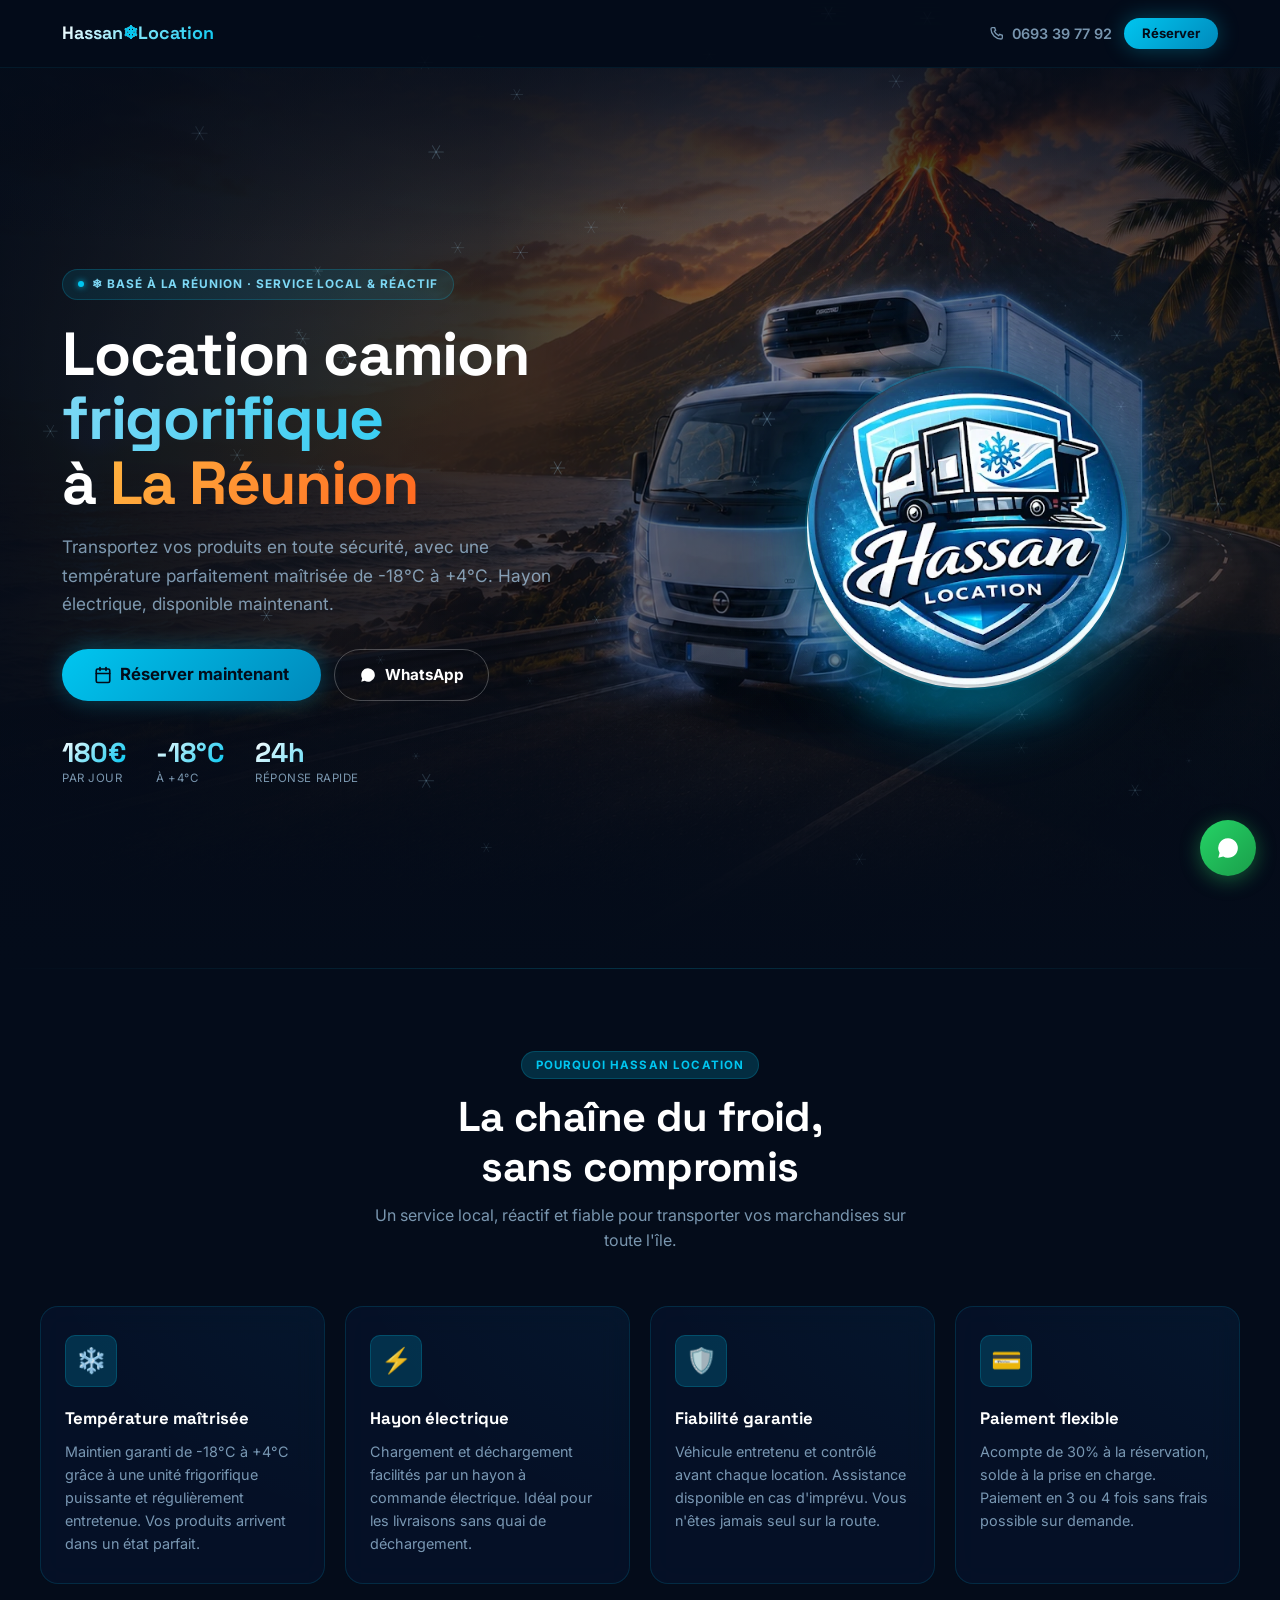
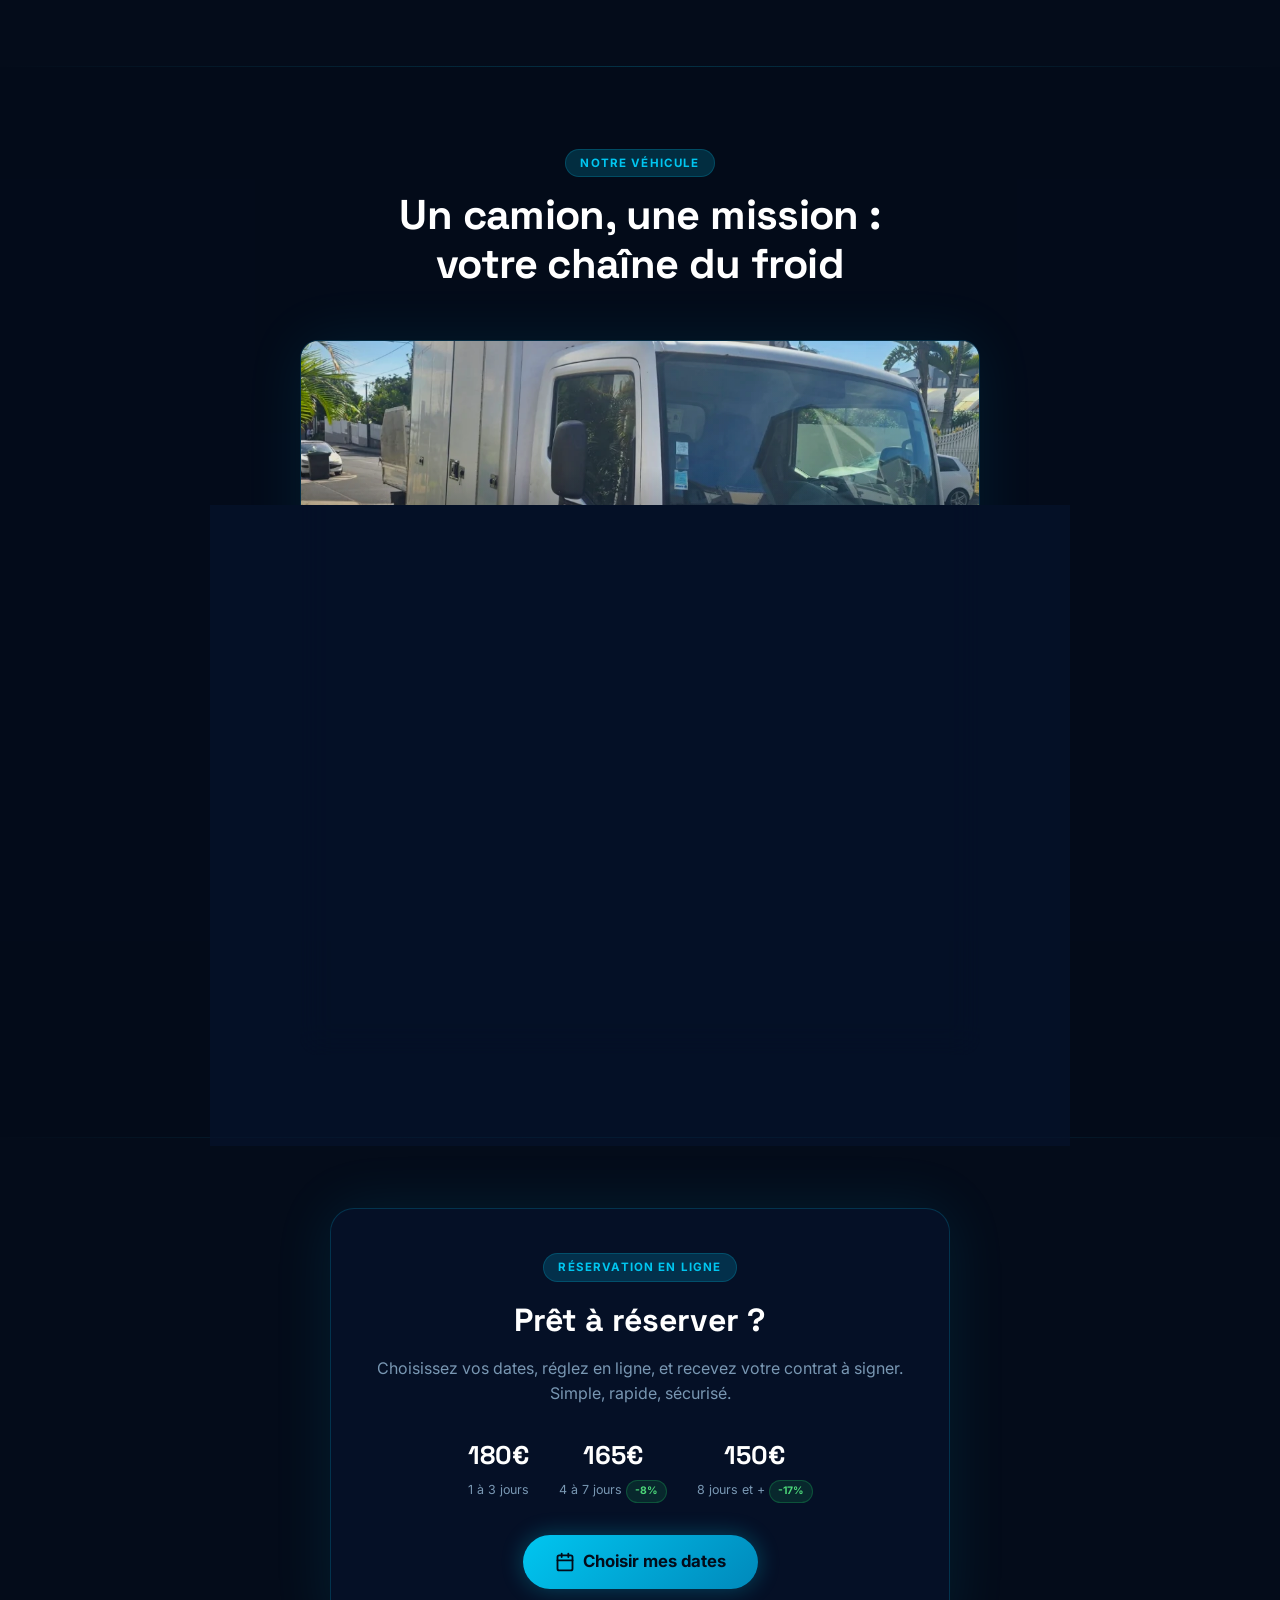
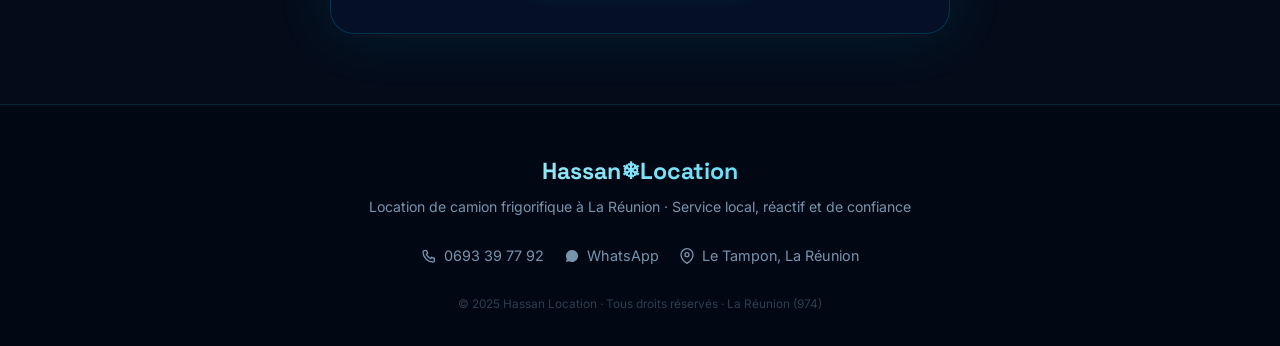
==== hassan-location/index.html @ 2ddbd380 "Premier déploiement Hassan Location" ====
<!DOCTYPE html>
<html lang="fr">
<head>
<meta charset="UTF-8">
<meta name="viewport" content="width=device-width, initial-scale=1.0">
<meta name="description" content="Hassan Location – Location camion frigorifique à La Réunion. 180€/jour. Hayon électrique. Température maîtrisée. Réservation en ligne.">
<title>Hassan Location · Camion Frigorifique – La Réunion</title>
<link rel="preconnect" href="https://fonts.googleapis.com">
<link rel="preconnect" href="https://fonts.gstatic.com" crossorigin>
<link href="https://fonts.googleapis.com/css2?family=Space+Grotesk:wght@500;700;900&family=Inter:wght@400;500;600;700&display=swap" rel="stylesheet">
<link rel="stylesheet" href="css/main.css">
<style>
/*
  OVERRIDES index.html
  1. Logo : background-image crop précis — supprime le blanc du screenshot téléphone
  2. Fond héro : nouvelle image fournie (Hassan_Location_Back_Template_Cover)

  Analyse pixel logo (470x1020px):
    Badge bleu : x=34-433 (w=399px, cx=233), y=344-715 (cy=529)
    Container 320px -> scale=320/399=0.802 -> bg-size:377px 818px -> bg-pos:-27px -264px
*/

/* — Logo : crop centré sur le badge bleu, zero blanc — */
.hero__logo-circle {
  background-image:    url('assets/images/logo.webp');
  background-size:     377px 818px;
  background-position: -27px -264px;
  background-repeat:   no-repeat;
}
.hero__logo-img { display: none; }

@media (max-width: 900px) {
  .hero__logo-circle {
    background-size:     271px 588px;
    background-position: -19px -190px;
  }
}
@media (max-width: 640px) {
  .hero__logo-circle {
    background-size:     218px 473px;
    background-position: -15px -153px;
  }
}

/* — Fond héro : nouvelle image premium — */
.hero__bg-photo {
  background-image:    url('assets/images/hero.webp');
  background-position: center 22%;
}
</style>
</head>
<body>

<!-- Particules neige -->
<canvas id="cv"></canvas>

<!-- ══════ HEADER ══════ -->
<header class="hdr" id="hdr">
  <div class="hdr__inner">
    <div class="hdr__brand">Hassan<span>❄</span>Location</div>
    <div class="hdr__actions">
      <a href="tel:0693397792" class="hdr__phone">
        <svg width="16" height="16" viewBox="0 0 24 24" fill="none" stroke="currentColor" stroke-width="2" stroke-linecap="round"><path d="M5 4h3.5l1.5 4-2 1.5a12 12 0 0 0 6.5 6.5l1.5-2 4 1.5V19a2 2 0 0 1-2 2C10 21 3 14 3 6a2 2 0 0 1 2-2z"/></svg>
        0693 39 77 92
      </a>
      <button class="btn btn-cold btn-sm" data-open-booking>Réserver</button>
    </div>
  </div>
</header>

<!-- ══════ HERO ══════ -->
<section class="hero" id="accueil">

  <!-- Fond photo premium (remplace le SVG dessiné) -->
  <div class="hero__bg">
    <div class="hero__bg-photo"></div>
    <div class="hero__bg-overlay"></div>
    <div class="hero__bg-cold"></div>
    <div class="hero__bg-vignette"></div>
    <div class="hero__bg-top"></div>
    <div class="hero__bg-bottom"></div>
  </div>

  <div class="hero__inner">

    <!-- Contenu texte (identique à l'original) -->
    <div class="hero__content">
      <div class="hero__badge">❄ Basé à La Réunion · Service local &amp; réactif</div>
      <h1 class="hero__title">
        Location camion<br>
        <em>frigorifique</em>
        à <span class="hot">La Réunion</span>
      </h1>
      <p class="hero__sub">
        Transportez vos produits en toute sécurité, avec une température
        parfaitement maîtrisée de -18°C à +4°C. Hayon électrique, disponible maintenant.
      </p>
      <div class="hero__ctas">
        <button class="btn btn-cold btn-lg" data-open-booking>
          <svg width="18" height="18" viewBox="0 0 24 24" fill="none" stroke="currentColor" stroke-width="2.2" stroke-linecap="round"><rect x="3" y="4" width="18" height="18" rx="2"/><line x1="16" y1="2" x2="16" y2="6"/><line x1="8" y1="2" x2="8" y2="6"/><line x1="3" y1="10" x2="21" y2="10"/></svg>
          Réserver maintenant
        </button>
        <a href="https://wa.me/262693397792" class="btn btn-ghost" target="_blank" rel="noopener">
          <svg width="18" height="18" viewBox="0 0 24 24" fill="currentColor"><path d="M12 3a9 9 0 0 0-7.8 13.5L3 21l4.6-1.2A9 9 0 1 0 12 3zm3.96 12.42c-.22-.11-1.29-.64-1.49-.71-.2-.07-.35-.11-.5.11-.15.22-.57.71-.7.86-.13.14-.26.16-.48.05-.22-.11-.93-.34-1.77-1.09-.65-.58-1.09-1.3-1.22-1.52-.13-.22-.01-.34.1-.45.1-.1.22-.26.33-.39.11-.13.15-.22.22-.37.07-.15.04-.28-.02-.39-.06-.11-.5-1.2-.68-1.64-.18-.43-.36-.37-.5-.38h-.42c-.15 0-.39.06-.59.28s-.77.75-.77 1.83c0 1.08.79 2.12.9 2.27.11.15 1.55 2.37 3.76 3.32.52.23.93.36 1.25.46.52.17 1 .14 1.37.09.42-.06 1.29-.53 1.47-1.04.18-.51.18-.95.13-1.04-.05-.1-.2-.16-.42-.27z"/></svg>
          WhatsApp
        </a>
      </div>
      <div class="hero__kpis">
        <div class="hero__kpi"><strong>180€</strong><span>par jour</span></div>
        <div class="hero__kpi"><strong>-18°C</strong><span>à +4°C</span></div>
        <div class="hero__kpi"><strong>24h</strong><span>Réponse rapide</span></div>
      </div>
    </div>

    <!-- Logo (remplace le camion SVG animé) -->
    <div class="hero__visual">
      <div class="hero__logo-wrap">
        <div class="hero__logo-glow"></div>
        <div class="hero__logo-circle" role="img" aria-label="Hassan Location – Logo camion frigorifique La Réunion"></div>
        <div class="hero__logo-shadow"></div>
      </div>
    </div>

  </div>
</section>

<div class="divider"></div>

<!-- ══════ AVANTAGES ══════ -->
<section class="sec" id="avantages">
  <div class="sec__inner">
    <div class="sec__head reveal">
      <div class="sec__label">Pourquoi Hassan Location</div>
      <h2 class="sec__title">La chaîne du froid,<br>sans compromis</h2>
      <p class="sec__sub">Un service local, réactif et fiable pour transporter vos marchandises sur toute l'île.</p>
    </div>
    <div class="av-grid">
      <div class="av-card reveal d1">
        <div class="av-card__icon">❄️</div>
        <div class="av-card__name">Température maîtrisée</div>
        <p class="av-card__text">Maintien garanti de -18°C à +4°C grâce à une unité frigorifique puissante et régulièrement entretenue. Vos produits arrivent dans un état parfait.</p>
      </div>
      <div class="av-card reveal d2">
        <div class="av-card__icon">⚡</div>
        <div class="av-card__name">Hayon électrique</div>
        <p class="av-card__text">Chargement et déchargement facilités par un hayon à commande électrique. Idéal pour les livraisons sans quai de déchargement.</p>
      </div>
      <div class="av-card reveal d3">
        <div class="av-card__icon">🛡️</div>
        <div class="av-card__name">Fiabilité garantie</div>
        <p class="av-card__text">Véhicule entretenu et contrôlé avant chaque location. Assistance disponible en cas d'imprévu. Vous n'êtes jamais seul sur la route.</p>
      </div>
      <div class="av-card reveal d4">
        <div class="av-card__icon">💳</div>
        <div class="av-card__name">Paiement flexible</div>
        <p class="av-card__text">Acompte de 30% à la réservation, solde à la prise en charge. Paiement en 3 ou 4 fois sans frais possible sur demande.</p>
      </div>
    </div>
  </div>
</section>

<div class="divider"></div>

<!-- ══════ PRODUIT ══════ -->
<section class="sec sec--alt" id="produit">
  <div class="sec__inner">
    <div class="sec__head reveal">
      <div class="sec__label">Notre véhicule</div>
      <h2 class="sec__title">Un camion, une mission :<br>votre chaîne du froid</h2>
    </div>
    <div class="product-card reveal">
      <div class="product-card__img">
        <img src="assets/images/truck.webp" alt="Notre camion frigorifique Renault – Hassan Location La Réunion">
      </div>
      <div class="product-card__body">
        <div class="product-tag">Disponible à la réservation</div>
        <div class="product-name">Camion Frigorifique avec Hayon</div>
        <div class="product-specs">
          <div class="spec"><div class="spec__ic">❄️</div>Froid : -18°C à +4°C</div>
          <div class="spec"><div class="spec__ic">⚡</div>Hayon électrique</div>
          <div class="spec"><div class="spec__ic">📦</div>Grand volume de chargement</div>
          <div class="spec"><div class="spec__ic">🔧</div>Entretien régulier garanti</div>
          <div class="spec"><div class="spec__ic">🏝️</div>Livraison possible La Réunion</div>
          <div class="spec"><div class="spec__ic">👥</div>Professionnels &amp; particuliers</div>
        </div>
        <div class="product-price-row">
          <div class="price-big">180€</div>
          <div class="price-unit">/ jour</div>
          <div class="price-note">
            Tarif dégressif<br>
            4–7 j : 165€/j · 8j+ : 150€/j<br>
            Payable en 3/4× sans frais
          </div>
        </div>
        <button class="btn btn-cold btn-full" data-open-booking>
          <svg width="18" height="18" viewBox="0 0 24 24" fill="none" stroke="currentColor" stroke-width="2.2" stroke-linecap="round"><rect x="3" y="4" width="18" height="18" rx="2"/><line x1="16" y1="2" x2="16" y2="6"/><line x1="8" y1="2" x2="8" y2="6"/><line x1="3" y1="10" x2="21" y2="10"/></svg>
          Réserver ce véhicule
        </button>
      </div>
    </div>
  </div>
</section>

<div class="divider"></div>

<!-- ══════ CTA RÉSERVATION ══════ -->
<section class="cta-booking" id="reservation">
  <div class="cta-booking__card reveal">
    <div class="sec__label">Réservation en ligne</div>
    <h2 class="cta-booking__title">Prêt à réserver ?</h2>
    <p class="cta-booking__sub">Choisissez vos dates, réglez en ligne, et recevez votre contrat à signer. Simple, rapide, sécurisé.</p>
    <div class="cta-booking__prices">
      <div class="cta-price">
        <strong>180€</strong>
        <span>1 à 3 jours</span>
      </div>
      <div class="cta-price">
        <strong>165€</strong>
        <span>4 à 7 jours</span>
        <span class="badge-green">-8%</span>
      </div>
      <div class="cta-price">
        <strong>150€</strong>
        <span>8 jours et +</span>
        <span class="badge-green">-17%</span>
      </div>
    </div>
    <button class="btn btn-cold btn-lg" data-open-booking>
      <svg width="20" height="20" viewBox="0 0 24 24" fill="none" stroke="currentColor" stroke-width="2.2" stroke-linecap="round"><rect x="3" y="4" width="18" height="18" rx="2"/><line x1="16" y1="2" x2="16" y2="6"/><line x1="8" y1="2" x2="8" y2="6"/><line x1="3" y1="10" x2="21" y2="10"/></svg>
      Choisir mes dates
    </button>
  </div>
</section>

<!-- ══════ FOOTER ══════ -->
<footer class="footer">
  <div class="footer__logo">Hassan❄Location</div>
  <div class="footer__tag">Location de camion frigorifique à La Réunion · Service local, réactif et de confiance</div>
  <div class="footer__links">
    <a href="tel:0693397792" class="footer__link">
      <svg width="16" height="16" viewBox="0 0 24 24" fill="none" stroke="currentColor" stroke-width="2" stroke-linecap="round"><path d="M5 4h3.5l1.5 4-2 1.5a12 12 0 0 0 6.5 6.5l1.5-2 4 1.5V19a2 2 0 0 1-2 2C10 21 3 14 3 6a2 2 0 0 1 2-2z"/></svg>
      0693 39 77 92
    </a>
    <a href="https://wa.me/262693397792" class="footer__link" target="_blank" rel="noopener">
      <svg width="16" height="16" viewBox="0 0 24 24" fill="currentColor"><path d="M12 3a9 9 0 0 0-7.8 13.5L3 21l4.6-1.2A9 9 0 1 0 12 3z"/></svg>
      WhatsApp
    </a>
    <span class="footer__link">
      <svg width="16" height="16" viewBox="0 0 24 24" fill="none" stroke="currentColor" stroke-width="2" stroke-linecap="round"><path d="M21 10c0 7-9 13-9 13S3 17 3 10a9 9 0 0 1 18 0z"/><circle cx="12" cy="10" r="3"/></svg>
      Le Tampon, La Réunion
    </span>
  </div>
  <div class="footer__copy">© 2025 Hassan Location · Tous droits réservés · La Réunion (974)</div>
</footer>

<!-- Bouton WhatsApp flottant -->
<a href="https://wa.me/262693397792" class="wa-fab" target="_blank" rel="noopener" aria-label="WhatsApp">
  <svg width="26" height="26" viewBox="0 0 24 24" fill="white"><path d="M12 3a9 9 0 0 0-7.8 13.5L3 21l4.6-1.2A9 9 0 1 0 12 3zm3.96 12.42c-.22-.11-1.29-.64-1.49-.71-.2-.07-.35-.11-.5.11-.15.22-.57.71-.7.86-.13.14-.26.16-.48.05-.22-.11-.93-.34-1.77-1.09-.65-.58-1.09-1.3-1.22-1.52-.13-.22-.01-.34.1-.45.1-.1.22-.26.33-.39.11-.13.15-.22.22-.37.07-.15.04-.28-.02-.39-.06-.11-.5-1.2-.68-1.64-.18-.43-.36-.37-.5-.38h-.42c-.15 0-.39.06-.59.28s-.77.75-.77 1.83c0 1.08.79 2.12.9 2.27.11.15 1.55 2.37 3.76 3.32.52.23.93.36 1.25.46.52.17 1 .14 1.37.09.42-.06 1.29-.53 1.47-1.04.18-.51.18-.95.13-1.04-.05-.1-.2-.16-.42-.27z"/></svg>
</a>

<!-- ══════ MODAL RÉSERVATION ══════ -->
<div class="bk-overlay" id="bk-overlay" role="dialog" aria-modal="true" aria-label="Réservation">
  <div class="bk-modal">

    <button class="bk-close" id="bk-close" aria-label="Fermer">✕</button>

    <!-- Indicateur de progression -->
    <div class="bk-progress">
      <div class="bk-step-wrap active" id="bk-wrap-1">
        <div class="bk-dot active" id="bk-dot-1">1</div>
        <span class="bk-dot-label">Dates</span>
      </div>
      <div class="bk-step-line" id="bk-line-1"></div>
      <div class="bk-step-wrap" id="bk-wrap-2">
        <div class="bk-dot" id="bk-dot-2">2</div>
        <span class="bk-dot-label">Paiement</span>
      </div>
      <div class="bk-step-line" id="bk-line-2"></div>
      <div class="bk-step-wrap" id="bk-wrap-3">
        <div class="bk-dot" id="bk-dot-3">3</div>
        <span class="bk-dot-label">Confirmation</span>
      </div>
    </div>

    <!-- ── ÉTAPE 1 : CALENDRIER ── -->
    <div class="bk-panel active" id="bk-panel-1">
      <h2 class="bk-panel-title">Choisissez vos dates</h2>
      <p class="bk-panel-sub">Cliquez sur la date de début, puis la date de fin de votre location.</p>

      <div class="cal-wrap">
        <div class="cal-nav-row">
          <button class="cal-nav-btn" id="cal-prev" aria-label="Mois précédent">‹</button>
          <div class="cal-months-grid" id="cal-grid"></div>
          <button class="cal-nav-btn" id="cal-next" aria-label="Mois suivant">›</button>
        </div>

        <p id="cal-error" style="display:none;color:#ff6060;font-size:.83rem;padding:10px 14px;background:rgba(255,60,60,.08);border:1px solid rgba(255,60,60,.2);border-radius:10px;margin-bottom:12px;"></p>

        <!-- Récapitulatif prix -->
        <div class="cal-summary" id="cal-summary">
          <div class="cal-sum-row">
            <span>Dates</span>
            <span id="cs-dates">—</span>
          </div>
          <div class="cal-sum-row">
            <span>Durée</span>
            <span id="cs-days">—</span>
          </div>
          <div class="cal-sum-row">
            <span>Tarif / jour</span>
            <span><span id="cs-rate">—</span> <span id="cs-badge" class="badge-discount" style="display:none"></span></span>
          </div>
          <div class="cal-sum-row total">
            <span>Total TTC</span>
            <span class="val" id="cs-total">—</span>
          </div>
        </div>
      </div>

      <button class="btn btn-cold btn-full" id="bk-btn-next-1" disabled>
        Choisir mon paiement →
      </button>
    </div>

    <!-- ── ÉTAPE 2 : PAIEMENT ── -->
    <div class="bk-panel" id="bk-panel-2">
      <h2 class="bk-panel-title">Option de paiement</h2>
      <p class="bk-panel-sub">Choisissez entre l'acompte ou le règlement intégral.</p>

      <div class="pay-opts">
        <button class="pay-card" id="pay-card-deposit" onclick="selectPayOption('deposit')">
          <div class="pay-card__label">Acompte 30%</div>
          <div class="pay-card__amount" id="pay-deposit-amt">—</div>
          <div class="pay-card__note" id="pay-deposit-note">Solde à la remise des clés</div>
        </button>
        <button class="pay-card" id="pay-card-full" onclick="selectPayOption('full')">
          <div class="pay-card__label">Paiement total</div>
          <div class="pay-card__amount" id="pay-full-amt">—</div>
          <div class="pay-card__note" id="pay-full-note">Réservation immédiate</div>
        </button>
      </div>

      <div class="pay-recap" id="pay-recap"></div>

      <div style="display:flex;align-items:center;gap:8px;margin-bottom:12px;">
        <svg width="16" height="16" viewBox="0 0 24 24" fill="none" stroke="#4dd87a" stroke-width="2" stroke-linecap="round"><rect x="3" y="11" width="18" height="11" rx="2"/><path d="M7 11V7a5 5 0 0 1 10 0v4"/></svg>
        <span style="font-size:.78rem;color:rgba(185,225,255,.5);">Paiement 100% sécurisé par <strong style="color:#fff;">Stripe</strong></span>
      </div>

      <button class="btn btn-cold btn-full" id="bk-btn-pay" disabled>
        <svg width="16" height="16" viewBox="0 0 24 24" fill="none" stroke="currentColor" stroke-width="2" stroke-linecap="round"><rect x="1" y="4" width="22" height="16" rx="2"/><line x1="1" y1="10" x2="23" y2="10"/></svg>
        Procéder au paiement sécurisé →
      </button>
    </div>

    <!-- ── ÉTAPE 3 : STRIPE REDIRECT ── -->
    <div class="bk-panel" id="bk-panel-3">
      <p id="stripe-error-msg" style="display:none;color:#ff6060;font-size:.88rem;text-align:center;padding:14px;background:rgba(255,60,60,.08);border:1px solid rgba(255,60,60,.2);border-radius:10px;margin-bottom:16px;"></p>
      <div class="stripe-step">
        <div class="stripe-loader"></div>
        <p style="color:var(--white);font-weight:600;font-size:1.05rem;">Redirection vers le paiement…</p>
        <p>Vous allez être redirigé vers notre page de paiement sécurisée.</p>
        <div class="secure-badge">
          <svg width="13" height="13" viewBox="0 0 24 24" fill="none" stroke="currentColor" stroke-width="2.2" stroke-linecap="round"><rect x="3" y="11" width="18" height="11" rx="2"/><path d="M7 11V7a5 5 0 0 1 10 0v4"/></svg>
          Paiement sécurisé par Stripe — Données chiffrées SSL
        </div>
      </div>
    </div>

  </div>
</div>

<!-- SCRIPTS -->
<script src="js/config.js"></script>
<script src="js/booking.js"></script>
<script src="js/main.js"></script>
</body>
</html>
---- hassan-location/css/main.css ----
/* ═══════════════════════════════════════════════════════════════════
   HASSAN LOCATION — MAIN STYLESHEET
   Design system : Froid · Volcanique · Premium
   ═══════════════════════════════════════════════════════════════════ */

/* ── 1. VARIABLES ──────────────────────────────────────────────── */
:root {
  --bg:           #040c1a;
  --bg-card:      rgba(6,18,44,0.72);
  --cold:         #00c6f0;
  --cold-dk:      #0089bb;
  --cold-lt:      #7dd8f5;
  --cold-glow:    rgba(0,198,240,0.18);
  --cold-border:  rgba(0,198,240,0.2);
  --orange:       #ff6820;
  --white:        #ffffff;
  --muted:        rgba(185,225,255,0.65);
  --text:         rgba(220,240,255,0.92);
  --border:       rgba(0,198,240,0.15);
  --success:      #22d366;
  --r-lg:         18px;
  --r-sm:         10px;
  --r-pill:       999px;
  --font-head:    'Space Grotesk', Arial, sans-serif;
  --font-body:    'Inter', Arial, sans-serif;
  --hdr-h:        68px;
}

/* ── 2. RESET ───────────────────────────────────────────────────── */
*, *::before, *::after { box-sizing: border-box; margin: 0; padding: 0; }
html { scroll-behavior: smooth; -webkit-text-size-adjust: 100%; }
body {
  font-family: var(--font-body);
  background: var(--bg);
  color: var(--text);
  line-height: 1.6;
  overflow-x: hidden;
  padding-top: var(--hdr-h);
}
a { color: inherit; text-decoration: none; }
button { font: inherit; color: inherit; background: none; border: none; cursor: pointer; }
img { max-width: 100%; display: block; }

/* ── 3. CANVAS PARTICULES ──────────────────────────────────────── */
#cv {
  position: fixed; inset: 0;
  pointer-events: none;
  z-index: 3; opacity: 0.55;
}

/* ── 4. HEADER ──────────────────────────────────────────────────── */
.hdr {
  position: fixed; top: 0; left: 0; right: 0;
  height: var(--hdr-h); z-index: 100;
  background: rgba(4,12,26,0.6);
  border-bottom: 1px solid rgba(0,198,240,0.08);
  backdrop-filter: blur(18px);
  -webkit-backdrop-filter: blur(18px);
  transition: background .3s, border-color .3s;
}
.hdr.scrolled {
  background: rgba(4,10,22,0.92);
  border-color: rgba(0,198,240,0.15);
}
.hdr__inner {
  max-width: 1200px; margin: 0 auto; padding: 0 22px;
  height: 100%; display: flex; align-items: center; justify-content: space-between; gap: 16px;
}
.hdr__brand {
  font-family: var(--font-head); font-weight: 900; font-size: 1.12rem;
  background: linear-gradient(135deg,#fff 0%,var(--cold) 100%);
  -webkit-background-clip: text; -webkit-text-fill-color: transparent; background-clip: text;
  white-space: nowrap;
}
.hdr__brand span { -webkit-text-fill-color: var(--cold); color: var(--cold); }
.hdr__actions { display: flex; align-items: center; gap: 12px; }
.hdr__phone {
  display: flex; align-items: center; gap: 7px;
  font-size: .9rem; font-weight: 600; color: var(--muted);
  transition: color .2s;
}
.hdr__phone:hover { color: var(--cold); }

/* ── 5. BOUTONS ─────────────────────────────────────────────────── */
.btn {
  display: inline-flex; align-items: center; justify-content: center; gap: 8px;
  font-family: var(--font-body); font-weight: 700;
  border-radius: var(--r-pill); border: none; cursor: pointer;
  transition: transform .2s, box-shadow .2s, opacity .2s;
  white-space: nowrap; line-height: 1; text-decoration: none;
}
.btn:hover:not(:disabled) { transform: translateY(-2px); }
.btn:disabled { opacity: .35; cursor: not-allowed; transform: none !important; }
.btn-cold {
  background: linear-gradient(135deg, var(--cold), var(--cold-dk));
  color: #030c1a; font-size: .95rem; padding: 14px 26px;
  box-shadow: 0 0 22px rgba(0,198,240,0.3);
}
.btn-cold:hover:not(:disabled) { box-shadow: 0 0 36px rgba(0,198,240,0.5); }
.btn-ghost {
  background: transparent; color: var(--white);
  border: 1.5px solid rgba(255,255,255,0.25);
  font-size: .95rem; padding: 13px 24px;
}
.btn-ghost:hover:not(:disabled) { background: rgba(255,255,255,0.07); border-color: rgba(255,255,255,0.5); }
.btn-wa {
  background: linear-gradient(135deg,#25d366,#1a9e4a);
  color: #fff; font-size: 1rem; padding: 14px 24px;
  box-shadow: 0 0 22px rgba(37,211,102,0.3);
}
.btn-wa:hover:not(:disabled) { box-shadow: 0 0 40px rgba(37,211,102,0.55); }
.btn-email {
  background: linear-gradient(135deg,#4a90e2,#2563eb);
  color: #fff; font-size: 1rem; padding: 14px 24px;
}
.btn-pdf {
  background: rgba(0,198,240,0.12);
  border: 1px solid var(--cold-border);
  color: var(--cold); font-size: 1rem; padding: 13px 24px;
}
.btn-outline-white {
  background: transparent; border: 1.5px solid rgba(255,255,255,0.2);
  color: var(--muted); font-size: .9rem; padding: 11px 20px;
}
.btn-sm { font-size: .82rem; padding: 9px 18px; }
.btn-lg { font-size: 1.05rem; padding: 17px 32px; }
.btn-full { width: 100%; }

/* ── 6. HERO ────────────────────────────────────────────────────── */
.hero {
  position: relative; min-height: 100vh;
  display: flex; align-items: center;
  overflow: hidden; z-index: 1;
}

/* === BACKGROUND PHOTO (replaces SVG scene) === */
.hero__bg {
  position: absolute; inset: 0; z-index: 0; overflow: hidden;
}
.hero__bg-photo {
  position: absolute; inset: 0;
  background-image: url('../assets/images/hero.webp');
  background-size: cover;
  background-position: center 35%;
  background-repeat: no-repeat;
  transform: scale(1.04); /* slight overscan for smooth edges */
}
/* Layer 1 : dégradé gauche→droite (lisibilité du texte) */
.hero__bg-overlay {
  position: absolute; inset: 0;
  background:
    linear-gradient(to right,
      rgba(4,12,26,.94) 0%,
      rgba(4,12,26,.72) 38%,
      rgba(4,12,26,.22) 65%,
      rgba(4,12,26,.30) 100%),
    linear-gradient(to bottom,
      rgba(4,12,26,.28) 0%,
      rgba(4,12,26,0)   28%,
      rgba(4,12,26,0)   62%,
      rgba(4,12,26,.98) 100%);
}
/* Layer 2 : teinte froide bleue (dominante premium) */
.hero__bg-cold {
  position: absolute; inset: 0;
  background: rgba(0,15,55,.24);
  mix-blend-mode: multiply;
}
/* Layer 3 : vignettage discret */
.hero__bg-vignette {
  position: absolute; inset: 0;
  background: radial-gradient(ellipse at 54% 44%,
    transparent 22%,
    rgba(4,12,26,.42) 70%,
    rgba(4,12,26,.80) 100%);
}
/* Layer 4 : fondu haut (header) */
.hero__bg-top {
  position: absolute; top: 0; left: 0; right: 0;
  height: 180px;
  background: linear-gradient(to bottom, rgba(4,12,26,.52) 0%, transparent 100%);
}
/* Layer 5 : fusion douce bas → section suivante */
.hero__bg-bottom {
  position: absolute; bottom: 0; left: 0; right: 0;
  height: 280px;
  background: linear-gradient(to top, var(--bg) 0%, transparent 100%);
}

/* Hero layout */
.hero__inner {
  position: relative; z-index: 2;
  max-width: 1200px; margin: 0 auto; padding: 90px 22px 70px;
  display: grid; grid-template-columns: 1.1fr .9fr;
  gap: 40px; align-items: center; width: 100%;
}
.hero__badge {
  display: inline-flex; align-items: center; gap: 8px;
  background: rgba(0,198,240,0.1); border: 1px solid var(--cold-border);
  color: var(--cold-lt);
  padding: 5px 15px; border-radius: var(--r-pill);
  font-size: .74rem; font-weight: 700; letter-spacing: .08em; text-transform: uppercase;
  margin-bottom: 22px;
}
.hero__badge::before {
  content: ''; width: 6px; height: 6px; border-radius: 50%;
  background: var(--cold); box-shadow: 0 0 6px var(--cold);
  animation: dotPulse 2s ease infinite;
}
@keyframes dotPulse { 0%,100%{opacity:1;}50%{opacity:.4;} }

.hero__title {
  font-family: var(--font-head); font-weight: 900;
  font-size: clamp(2.2rem,5.2vw,3.8rem);
  line-height: 1.06; letter-spacing: -.02em;
  margin-bottom: 18px; color: var(--white);
}
.hero__title em {
  font-style: normal; display: block;
  background: linear-gradient(120deg,var(--cold-lt),var(--cold));
  -webkit-background-clip: text; -webkit-text-fill-color: transparent; background-clip: text;
}
.hero__title .hot {
  background: linear-gradient(120deg,#ffb340,var(--orange));
  -webkit-background-clip: text; -webkit-text-fill-color: transparent; background-clip: text;
}
.hero__sub {
  font-size: 1.08rem; color: var(--muted);
  margin-bottom: 30px; max-width: 490px; line-height: 1.65;
}
.hero__ctas { display: flex; flex-wrap: wrap; gap: 13px; margin-bottom: 38px; }
.hero__kpis { display: flex; gap: 30px; flex-wrap: wrap; }
.hero__kpi strong {
  display: block; font-family: var(--font-head); font-weight: 900;
  font-size: 1.7rem; line-height: 1;
  background: linear-gradient(135deg,#fff,var(--cold));
  -webkit-background-clip: text; -webkit-text-fill-color: transparent; background-clip: text;
}
.hero__kpi span { display: block; font-size: .72rem; color: var(--muted); text-transform: uppercase; letter-spacing: .05em; margin-top: 3px; }

/* === LOGO (remplace le camion SVG animé) === */
.hero__visual {
  display: flex; align-items: center; justify-content: center; position: relative;
}
.hero__logo-wrap {
  position: relative;
  display: flex; align-items: center; justify-content: center;
  animation: floatLogo 4.2s ease-in-out infinite;
}
@keyframes floatLogo {
  0%,100% { transform: translateY(0)    perspective(1100px) rotateY(-7deg) rotateX(3deg); }
  50%      { transform: translateY(-15px) perspective(1100px) rotateY(-7deg) rotateX(3deg); }
}
/* Halo glow */
.hero__logo-glow {
  position: absolute; width: 115%; height: 115%; border-radius: 50%;
  background: radial-gradient(circle,
    rgba(0,198,240,.55) 0%,
    rgba(0,80,200,.25)  40%,
    transparent         70%);
  filter: blur(30px);
  animation: logoPulse 3.5s ease-in-out infinite;
  pointer-events: none; z-index: 0;
}
@keyframes logoPulse { 0%,100%{opacity:.6;transform:scale(1);}50%{opacity:1;transform:scale(1.12);} }
/* Ombre au sol */
.hero__logo-shadow {
  position: absolute; bottom: -28px; left: 50%; transform: translateX(-50%);
  width: 65%; height: 32px;
  background: rgba(0,198,240,.22); border-radius: 50%; filter: blur(14px);
}
/* Conteneur circular (détourage) */
.hero__logo-circle {
  width: 320px; height: 320px; border-radius: 50%; overflow: hidden;
  position: relative; z-index: 1;
  box-shadow:
    0 26px 70px rgba(0,198,240,.38),
    0 10px 30px rgba(0,0,0,.55),
    0  0   0 2px rgba(0,198,240,.22),
    inset 0 2px 4px rgba(255,255,255,.12);
  transition: box-shadow .4s ease;
}
.hero__logo-circle:hover {
  box-shadow:
    0 32px 90px rgba(0,198,240,.5),
    0 12px 36px rgba(0,0,0,.5),
    0  0   0 3px rgba(0,198,240,.4);
}
/* Reflet shine */
.hero__logo-circle::after {
  content: ''; position: absolute; inset: 0; border-radius: 50%;
  background: linear-gradient(135deg,
    rgba(255,255,255,.22) 0%,
    transparent 38%,
    transparent 62%,
    rgba(0,198,240,.07) 100%);
  pointer-events: none; z-index: 2;
}
/* Image logo : crop pour effacer l'interface du téléphone */
/* Image originale : 470×1020px (screenshot téléphone)        */
/* Le logo circulaire est ≈ centré à x=235, y=445 (0-1020)   */
/* Scale par largeur : 320/470 = 0.681 → height scaled=695px  */
/* Logo center scaled : y=445×0.681=303 ; container-center=160 */
/* top visible area : 303-160=143 ; overflow=695-320=375       */
/* object-position-y : 143/375 = 38%                           */
.hero__logo-img {
  width: 100%; height: 100%;
  object-fit: cover;
  object-position: 50% 38%;
  display: block;
  filter: saturate(1.08) contrast(1.05) brightness(1.02);
}

/* ── 7. DIVIDER ─────────────────────────────────────────────────── */
.divider {
  height: 1px;
  background: linear-gradient(90deg, transparent, var(--cold-border), transparent);
}

/* ── 8. SECTIONS ────────────────────────────────────────────────── */
.sec { padding: 82px 22px; position: relative; z-index: 2; }
.sec--alt { background: rgba(3,10,26,.6); }
.sec__inner { max-width: 1200px; margin: 0 auto; }
.sec__head { text-align: center; margin-bottom: 52px; }
.sec__label {
  display: inline-flex; align-items: center; gap: 7px;
  background: var(--cold-glow); border: 1px solid var(--cold-border);
  color: var(--cold); font-size: .72rem; font-weight: 700;
  letter-spacing: .1em; text-transform: uppercase;
  padding: 4px 14px; border-radius: var(--r-pill); margin-bottom: 13px;
}
.sec__title {
  font-family: var(--font-head); font-weight: 900;
  font-size: clamp(1.7rem,3.5vw,2.6rem);
  letter-spacing: -.015em; line-height: 1.18; color: var(--white); margin-bottom: 12px;
}
.sec__sub { font-size: 1rem; color: var(--muted); max-width: 540px; margin: 0 auto; }

/* ── 9. AVANTAGES ───────────────────────────────────────────────── */
.av-grid { display: grid; grid-template-columns: repeat(auto-fit,minmax(240px,1fr)); gap: 20px; }
.av-card {
  background: var(--bg-card); border: 1px solid var(--border); border-radius: var(--r-lg);
  padding: 28px 24px; backdrop-filter: blur(14px); -webkit-backdrop-filter: blur(14px);
  position: relative; overflow: hidden;
  transition: transform .3s, border-color .3s, box-shadow .3s;
}
.av-card::after {
  content: ''; position: absolute; top: -60%; right: -30%; width: 180%; height: 180%;
  background: radial-gradient(circle at top right,rgba(0,198,240,.06),transparent 55%);
  pointer-events: none;
}
.av-card:hover { transform: translateY(-4px); border-color: rgba(0,198,240,.35); box-shadow: 0 0 28px rgba(0,198,240,.12); }
.av-card__icon {
  width: 52px; height: 52px; border-radius: var(--r-sm);
  background: var(--cold-glow); border: 1px solid var(--cold-border);
  display: flex; align-items: center; justify-content: center;
  font-size: 1.55rem; margin-bottom: 18px;
}
.av-card__name { font-family: var(--font-head); font-weight: 700; font-size: 1.05rem; color: var(--white); margin-bottom: 8px; }
.av-card__text { font-size: .9rem; color: var(--muted); line-height: 1.6; }

/* ── 10. PRODUCT CARD ───────────────────────────────────────────── */
.product-card {
  max-width: 680px; margin: 0 auto;
  background: var(--bg-card); border: 1px solid var(--border);
  border-radius: var(--r-lg); overflow: hidden;
  backdrop-filter: blur(16px); -webkit-backdrop-filter: blur(16px);
  box-shadow: 0 0 60px rgba(0,198,240,.09);
}
.product-card__img {
  background: #04111e; display: flex; align-items: center; justify-content: center;
  padding: 0; position: relative; overflow: hidden; border-bottom: 1px solid var(--border);
}
.product-card__img img {
  width: 100%; max-height: 280px; object-fit: cover;
  filter: brightness(.88) saturate(1.05) contrast(1.08);
}
.product-card__img::after {
  content: ''; position: absolute; inset: 0;
  background: linear-gradient(180deg,transparent 45%,rgba(6,18,44,.75) 100%),
              linear-gradient(90deg,transparent 50%,rgba(0,198,240,.06) 100%);
}
.product-card__body { padding: 30px; }
.product-tag {
  display: inline-block;
  background: linear-gradient(135deg,rgba(0,198,240,.18),rgba(0,137,187,.1));
  border: 1px solid var(--cold-border); color: var(--cold);
  font-size: .7rem; font-weight: 700; letter-spacing: .08em; text-transform: uppercase;
  padding: 3px 12px; border-radius: var(--r-pill); margin-bottom: 12px;
}
.product-name { font-family: var(--font-head); font-weight: 900; font-size: 1.55rem; color: var(--white); margin-bottom: 10px; }
.product-specs { display: grid; grid-template-columns: repeat(2,1fr); gap: 10px; margin-bottom: 22px; }
.spec { display: flex; align-items: center; gap: 9px; font-size: .87rem; color: var(--muted); }
.spec__ic {
  width: 28px; height: 28px; border-radius: 7px; flex-shrink: 0;
  background: var(--cold-glow); display: flex; align-items: center; justify-content: center; font-size: .88rem;
}
.product-price-row {
  display: flex; align-items: flex-end; gap: 14px;
  background: rgba(0,198,240,.06); border: 1px solid var(--border);
  border-radius: var(--r-sm); padding: 18px; margin-bottom: 20px; flex-wrap: wrap;
}
.price-big {
  font-family: var(--font-head); font-weight: 900; font-size: 2.8rem; line-height: 1;
  background: linear-gradient(135deg,#fff,var(--cold));
  -webkit-background-clip: text; -webkit-text-fill-color: transparent; background-clip: text;
}
.price-unit { font-size: 1rem; color: var(--muted); padding-bottom: 5px; }
.price-note { font-size: .75rem; color: var(--cold); margin-left: auto; text-align: right; line-height: 1.45; }

/* ── 11. SECTION CTA RÉSERVATION (mini-section landing) ─────────── */
.cta-booking {
  text-align: center; padding: 70px 22px; position: relative; z-index: 2;
}
.cta-booking__card {
  max-width: 620px; margin: 0 auto;
  background: var(--bg-card); border: 1px solid var(--cold-border);
  border-radius: 24px; padding: 44px 36px;
  box-shadow: 0 0 60px rgba(0,198,240,.1);
}
.cta-booking__title {
  font-family: var(--font-head); font-weight: 900;
  font-size: clamp(1.5rem,3vw,2rem); color: var(--white); margin-bottom: 10px;
}
.cta-booking__sub { color: var(--muted); margin-bottom: 28px; }
.cta-booking__prices {
  display: flex; justify-content: center; gap: 30px; margin-bottom: 32px; flex-wrap: wrap;
}
.cta-price {
  text-align: center;
}
.cta-price strong {
  display: block; font-family: var(--font-head); font-weight: 900; font-size: 1.6rem; color: var(--white);
}
.cta-price span { font-size: .78rem; color: var(--muted); }
.cta-price .badge-green {
  display: inline-block; margin-top: 4px;
  background: rgba(34,211,102,.12); border: 1px solid rgba(34,211,102,.25);
  color: #4dd87a; font-size: .65rem; font-weight: 700; padding: 2px 8px; border-radius: var(--r-pill);
}

/* ── 12. MODAL DE RÉSERVATION ───────────────────────────────────── */
.bk-overlay {
  position: fixed; inset: 0; z-index: 500;
  background: rgba(2,8,18,.88);
  backdrop-filter: blur(12px); -webkit-backdrop-filter: blur(12px);
  display: flex; align-items: flex-start; justify-content: center;
  padding: 80px 16px 40px; overflow-y: auto;
  opacity: 0; visibility: hidden;
  transition: opacity .35s ease, visibility .35s;
}
.bk-overlay.open { opacity: 1; visibility: visible; }
.bk-modal {
  background: rgba(6,16,38,.95); border: 1px solid rgba(0,198,240,.2);
  border-radius: 24px; width: 100%; max-width: 820px; padding: 40px;
  position: relative; margin: auto;
  transform: translateY(28px);
  transition: transform .4s ease;
  box-shadow: 0 50px 140px rgba(0,0,0,.65), 0 0 80px rgba(0,198,240,.07);
}
.bk-overlay.open .bk-modal { transform: translateY(0); }
.bk-close {
  position: absolute; top: 16px; right: 16px;
  width: 38px; height: 38px; border-radius: 50%;
  background: rgba(0,198,240,.1); border: 1px solid rgba(0,198,240,.2);
  color: var(--muted); font-size: 1.1rem;
  display: flex; align-items: center; justify-content: center;
  cursor: pointer; transition: all .2s;
}
.bk-close:hover { background: rgba(0,198,240,.22); color: var(--white); }

/* Indicateur de progression */
.bk-progress {
  display: flex; align-items: center; justify-content: center;
  gap: 0; margin-bottom: 36px;
}
.bk-step-wrap { display: flex; flex-direction: column; align-items: center; }
.bk-dot {
  width: 38px; height: 38px; border-radius: 50%;
  border: 2px solid rgba(0,198,240,.22);
  background: rgba(0,198,240,.06); color: rgba(185,225,255,.4);
  font-weight: 700; font-size: .85rem;
  display: flex; align-items: center; justify-content: center;
  font-family: var(--font-head); transition: all .3s;
}
.bk-dot.active { border-color: var(--cold); background: rgba(0,198,240,.15); color: var(--cold); box-shadow: 0 0 14px rgba(0,198,240,.35); }
.bk-dot.done { border-color: var(--success); background: rgba(34,211,102,.15); color: var(--success); }
.bk-dot-label { font-size: .68rem; color: rgba(185,225,255,.4); margin-top: 5px; transition: color .3s; }
.bk-step-wrap.active .bk-dot-label { color: var(--cold); }
.bk-step-line { width: 56px; height: 2px; background: rgba(0,198,240,.12); margin-bottom: 20px; transition: background .4s; }
.bk-step-line.done { background: rgba(34,211,102,.35); }

/* Panneaux des étapes */
.bk-panel { display: none; }
.bk-panel.active { display: block; animation: panelIn .3s ease; }
@keyframes panelIn { from{opacity:0;transform:translateX(18px);}to{opacity:1;transform:none;} }

.bk-panel-title {
  font-family: var(--font-head); font-weight: 900;
  font-size: clamp(1.3rem,2.5vw,1.75rem);
  color: var(--white); margin-bottom: 6px; text-align: center;
}
.bk-panel-sub { color: var(--muted); font-size: .9rem; text-align: center; margin-bottom: 28px; }

/* ── 13. CALENDRIER ─────────────────────────────────────────────── */
.cal-wrap { width: 100%; }
.cal-nav-row {
  display: flex; align-items: center; justify-content: space-between; margin-bottom: 18px;
}
.cal-nav-btn {
  width: 36px; height: 36px; border-radius: 50%;
  border: 1px solid var(--border);
  background: rgba(0,198,240,.07);
  color: var(--muted); font-size: 1rem;
  display: flex; align-items: center; justify-content: center;
  cursor: pointer; transition: all .2s; flex-shrink: 0;
}
.cal-nav-btn:hover { background: rgba(0,198,240,.18); color: var(--white); border-color: var(--cold); }
.cal-months-grid {
  display: grid; grid-template-columns: 1fr 1fr; gap: 24px; flex: 1; margin: 0 12px;
}
.cal-month-title {
  font-family: var(--font-head); font-weight: 700; font-size: .95rem;
  color: var(--white); text-align: center; margin-bottom: 14px; text-transform: capitalize;
}
.cal-weekdays {
  display: grid; grid-template-columns: repeat(7,1fr);
  gap: 2px; margin-bottom: 6px;
}
.cal-weekdays span {
  text-align: center; font-size: .68rem; font-weight: 600;
  color: rgba(185,225,255,.4); text-transform: uppercase; letter-spacing: .05em;
}
.cal-days { display: grid; grid-template-columns: repeat(7,1fr); gap: 3px; }
.cal-day {
  aspect-ratio: 1; border-radius: 8px;
  display: flex; align-items: center; justify-content: center;
  font-size: .82rem; font-weight: 500; color: var(--muted);
  cursor: default; transition: all .15s; position: relative;
}
.cal-day.selectable { cursor: pointer; }
.cal-day.selectable:hover { background: rgba(0,198,240,.15); color: var(--white); }
.cal-day.past { opacity: .25; cursor: not-allowed; }
.cal-day.blocked { background: rgba(255,60,60,.08); color: rgba(255,100,100,.5); cursor: not-allowed; text-decoration: line-through; }
.cal-day.start,.cal-day.end {
  background: linear-gradient(135deg,var(--cold),var(--cold-dk));
  color: #030c1a; font-weight: 800; border-radius: 10px;
}
.cal-day.in-range { background: rgba(0,198,240,.12); color: var(--white); border-radius: 0; }
.cal-day.start.in-range { border-radius: 10px 0 0 10px; }
.cal-day.end.in-range { border-radius: 0 10px 10px 0; }
.cal-day.blocked::after {
  content: '✕'; position: absolute; font-size: .55rem; top: 2px; right: 3px; color: rgba(255,80,80,.4);
}
/* Price summary under calendar */
.cal-summary {
  background: rgba(0,198,240,.06); border: 1px solid var(--border);
  border-radius: var(--r-sm); padding: 16px 18px; margin-top: 20px; margin-bottom: 24px;
  display: none;
}
.cal-summary.visible { display: block; }
.cal-sum-row {
  display: flex; justify-content: space-between; font-size: .88rem; color: var(--muted);
  padding: 5px 0; border-bottom: 1px solid rgba(255,255,255,.04);
}
.cal-sum-row:last-child { border: none; }
.cal-sum-row.total { color: var(--white); font-weight: 700; font-size: 1rem; padding-top: 10px; }
.cal-sum-row.total .val {
  font-family: var(--font-head); font-size: 1.4rem;
  background: linear-gradient(135deg,#fff,var(--cold));
  -webkit-background-clip: text; -webkit-text-fill-color: transparent; background-clip: text;
}
.badge-discount {
  background: rgba(34,211,102,.12); border: 1px solid rgba(34,211,102,.25);
  color: #4dd87a; font-size: .68rem; font-weight: 700;
  padding: 2px 7px; border-radius: var(--r-pill); margin-left: 6px;
}

/* ── 14. OPTIONS DE PAIEMENT ────────────────────────────────────── */
.pay-opts { display: grid; grid-template-columns: 1fr 1fr; gap: 16px; margin-bottom: 24px; }
.pay-card {
  border: 2px solid var(--border); border-radius: var(--r-lg);
  padding: 22px 18px; text-align: center; cursor: pointer;
  transition: all .22s; background: transparent; color: var(--white);
  position: relative; overflow: hidden;
}
.pay-card:hover { border-color: rgba(0,198,240,.4); background: rgba(0,198,240,.05); }
.pay-card.selected {
  border-color: var(--cold); background: rgba(0,198,240,.1);
  box-shadow: 0 0 22px rgba(0,198,240,.2);
}
.pay-card.selected::before {
  content: '✓'; position: absolute; top: 10px; right: 12px;
  font-size: .75rem; font-weight: 700; color: var(--cold);
}
.pay-card__label { font-size: .72rem; color: var(--muted); text-transform: uppercase; letter-spacing: .06em; margin-bottom: 8px; }
.pay-card__amount {
  font-family: var(--font-head); font-weight: 900; font-size: 1.8rem; line-height: 1;
  background: linear-gradient(135deg,#fff,var(--cold));
  -webkit-background-clip: text; -webkit-text-fill-color: transparent; background-clip: text;
}
.pay-card__note { font-size: .7rem; color: var(--muted); margin-top: 7px; line-height: 1.4; }
.pay-recap {
  background: rgba(0,198,240,.05); border: 1px solid var(--border);
  border-radius: var(--r-sm); padding: 14px 18px;
  font-size: .85rem; color: var(--muted); margin-bottom: 22px;
  display: none; line-height: 1.75;
}
.pay-recap.visible { display: block; }
.pay-recap strong { color: var(--white); }

/* ── 15. STRIPE REDIRECT STEP ───────────────────────────────────── */
.stripe-step { text-align: center; padding: 40px 20px; }
.stripe-loader {
  width: 56px; height: 56px; margin: 0 auto 20px;
  border: 3px solid rgba(0,198,240,.15);
  border-top-color: var(--cold);
  border-radius: 50%;
  animation: spin .9s linear infinite;
}
@keyframes spin { to { transform: rotate(360deg); } }
.stripe-step p { color: var(--muted); margin-bottom: 8px; }
.stripe-step .secure-badge {
  display: inline-flex; align-items: center; gap: 6px; margin-top: 16px;
  background: rgba(34,211,102,.08); border: 1px solid rgba(34,211,102,.2);
  color: #4dd87a; font-size: .75rem; padding: 5px 12px; border-radius: var(--r-pill);
}

/* ── 16. FOOTER ─────────────────────────────────────────────────── */
.footer {
  background: rgba(2,8,20,.9); border-top: 1px solid var(--border);
  padding: 48px 22px 32px; text-align: center; position: relative; z-index: 2;
}
.footer__logo {
  font-family: var(--font-head); font-weight: 900; font-size: 1.45rem;
  background: linear-gradient(135deg,#fff,var(--cold));
  -webkit-background-clip: text; -webkit-text-fill-color: transparent; background-clip: text;
  margin-bottom: 6px;
}
.footer__tag { color: var(--muted); font-size: .88rem; margin-bottom: 26px; }
.footer__links { display: flex; justify-content: center; flex-wrap: wrap; gap: 20px; margin-bottom: 28px; }
.footer__link {
  display: flex; align-items: center; gap: 7px;
  color: var(--muted); font-size: .9rem; transition: color .2s;
}
.footer__link:hover { color: var(--cold); }
.footer__copy { font-size: .74rem; color: rgba(185,225,255,.25); margin-top: 20px; }

/* ── 17. SCROLL REVEAL ──────────────────────────────────────────── */
.reveal { opacity: 0; transform: translateY(28px); transition: opacity .65s ease, transform .65s ease; }
.reveal.in { opacity: 1; transform: none; }
.reveal.d1{transition-delay:.1s;} .reveal.d2{transition-delay:.2s;}
.reveal.d3{transition-delay:.3s;} .reveal.d4{transition-delay:.4s;}

/* ── 18. BOUTON WA FLOTTANT ─────────────────────────────────────── */
.wa-fab {
  position: fixed; bottom: 24px; right: 24px; z-index: 90;
  width: 56px; height: 56px; border-radius: 50%;
  background: linear-gradient(135deg,#25d366,#1a9e4a);
  display: flex; align-items: center; justify-content: center;
  box-shadow: 0 4px 20px rgba(37,211,102,.4);
  transition: transform .2s, box-shadow .2s;
}
.wa-fab:hover { transform: scale(1.1); box-shadow: 0 6px 32px rgba(37,211,102,.6); }

/* ── 19. PAGE CONFIRMATION ──────────────────────────────────────── */
.confirm-hero {
  min-height: 100vh; display: flex; align-items: center; justify-content: center;
  padding: 40px 22px; position: relative; z-index: 2; text-align: center;
}
.confirm-card {
  background: var(--bg-card); border: 1px solid rgba(34,211,102,.3);
  border-radius: 28px; padding: 52px 44px; max-width: 560px; width: 100%;
  box-shadow: 0 0 80px rgba(34,211,102,.12);
}
.confirm-icon {
  width: 80px; height: 80px; border-radius: 50%; margin: 0 auto 24px;
  background: linear-gradient(135deg,var(--success),#14883e);
  display: flex; align-items: center; justify-content: center;
  font-size: 2rem;
  box-shadow: 0 0 40px rgba(34,211,102,.4);
  animation: confirmPop .5s cubic-bezier(.34,1.56,.64,1) both;
}
@keyframes confirmPop { from{transform:scale(0) rotate(-45deg);opacity:0;}to{transform:scale(1) rotate(0);opacity:1;} }
.confirm-title {
  font-family: var(--font-head); font-weight: 900; font-size: 2rem;
  color: var(--white); margin-bottom: 10px;
}
.confirm-sub { color: var(--muted); margin-bottom: 8px; }
.confirm-ref {
  font-size: .78rem; color: rgba(185,225,255,.35); margin-bottom: 28px;
}
.confirm-steps {
  background: rgba(0,198,240,.06); border: 1px solid var(--border);
  border-radius: var(--r-sm); padding: 16px 18px; margin-bottom: 28px;
  text-align: left;
}
.confirm-step {
  display: flex; align-items: center; gap: 10px;
  font-size: .88rem; color: var(--muted); padding: 7px 0;
  border-bottom: 1px solid rgba(255,255,255,.04);
}
.confirm-step:last-child { border: none; }
.confirm-step .cs-num {
  width: 22px; height: 22px; border-radius: 50%; background: rgba(34,211,102,.15);
  border: 1px solid rgba(34,211,102,.3); color: var(--success);
  display: flex; align-items: center; justify-content: center;
  font-size: .68rem; font-weight: 700; flex-shrink: 0;
}
.confirm-step span { color: var(--white); }

/* ── 20. PAGE CONTRAT ───────────────────────────────────────────── */
.contrat-page {
  max-width: 820px; margin: 0 auto; padding: 40px 22px 80px;
  position: relative; z-index: 2;
}
.contrat-header {
  text-align: center; margin-bottom: 36px; padding-top: 20px;
}
/* Encart d'avertissement (très visible) */
.contrat-alert {
  background: linear-gradient(135deg,rgba(255,104,32,.12),rgba(255,104,32,.06));
  border: 2px solid rgba(255,104,32,.5);
  border-radius: 18px; padding: 28px 28px; margin-bottom: 32px;
  position: relative; overflow: hidden;
}
.contrat-alert::before {
  content: ''; position: absolute; top: 0; left: 0; right: 0; height: 3px;
  background: linear-gradient(90deg,var(--orange),#ffb340,var(--orange));
}
.contrat-alert__icon { font-size: 2.2rem; display: block; margin-bottom: 10px; }
.contrat-alert__title {
  font-family: var(--font-head); font-weight: 900; font-size: 1.2rem;
  color: var(--white); margin-bottom: 14px; line-height: 1.3;
}
.contrat-alert__steps {
  list-style: none; margin: 12px 0 16px; display: flex; flex-direction: column; gap: 8px;
}
.contrat-alert__steps li {
  display: flex; align-items: center; gap: 9px;
  font-size: .9rem; color: rgba(220,240,255,.85);
}
.contrat-alert__steps li::before {
  content: '•'; color: var(--orange); font-size: 1.2rem; flex-shrink: 0;
}
.contrat-actions {
  display: flex; flex-wrap: wrap; gap: 12px; margin-top: 16px;
}
/* Contract text */
.contrat-body {
  background: var(--bg-card); border: 1px solid var(--border);
  border-radius: var(--r-lg); padding: 32px;
  backdrop-filter: blur(14px);
}
.contrat-body h3 {
  font-family: var(--font-head); font-weight: 700; font-size: .78rem;
  text-transform: uppercase; letter-spacing: .08em; color: var(--cold);
  margin: 24px 0 8px;
}
.contrat-body h3:first-child { margin-top: 0; }
.contrat-body p { font-size: .88rem; color: var(--muted); line-height: 1.75; margin-bottom: 8px; }
.contrat-body .contrat-info-row {
  display: flex; align-items: flex-start; gap: 10px; margin-bottom: 8px;
}
.contrat-body .ci-label { font-size: .8rem; color: var(--cold); font-weight: 600; min-width: 140px; flex-shrink: 0; }
.contrat-body .ci-val { font-size: .88rem; color: var(--white); }

/* ── 21. RESPONSIVE ─────────────────────────────────────────────── */
@media (max-width: 900px) {
  .hero__inner { grid-template-columns: 1fr; text-align: center; padding: 70px 20px 52px; }
  .hero__content { order: 1; }
  .hero__visual { order: 0; }
  .hero__sub { margin-left: auto; margin-right: auto; }
  .hero__ctas { justify-content: center; }
  .hero__kpis { justify-content: center; }
  .hero__logo-circle { width: 230px; height: 230px; }
  .hero__logo-wrap { animation: floatLogoSm 4.2s ease-in-out infinite; }
  @keyframes floatLogoSm {
    0%,100%{transform:translateY(0);}
    50%{transform:translateY(-12px);}
  }
  .cal-months-grid { grid-template-columns: 1fr; }
}
@media (max-width: 640px) {
  :root { --hdr-h: 60px; }
  .hdr__phone { display: none; }
  .sec { padding: 60px 18px; }
  .hero__logo-circle { width: 185px; height: 185px; }
  .av-grid { grid-template-columns: 1fr; }
  .product-specs { grid-template-columns: 1fr; }
  .pay-opts { grid-template-columns: 1fr; }
  .bk-modal { padding: 28px 18px; margin-top: 0; }
  .contrat-actions { flex-direction: column; }
  .contrat-page { padding: 20px 16px 60px; }
  .confirm-card { padding: 36px 22px; }
  .wa-fab { bottom: 16px; right: 16px; }
}
@media (prefers-reduced-motion: reduce) {
  html { scroll-behavior: auto; }
  *, *::before, *::after { animation-duration: .001ms !important; transition-duration: .001ms !important; }
  .reveal { opacity: 1; transform: none; }
}
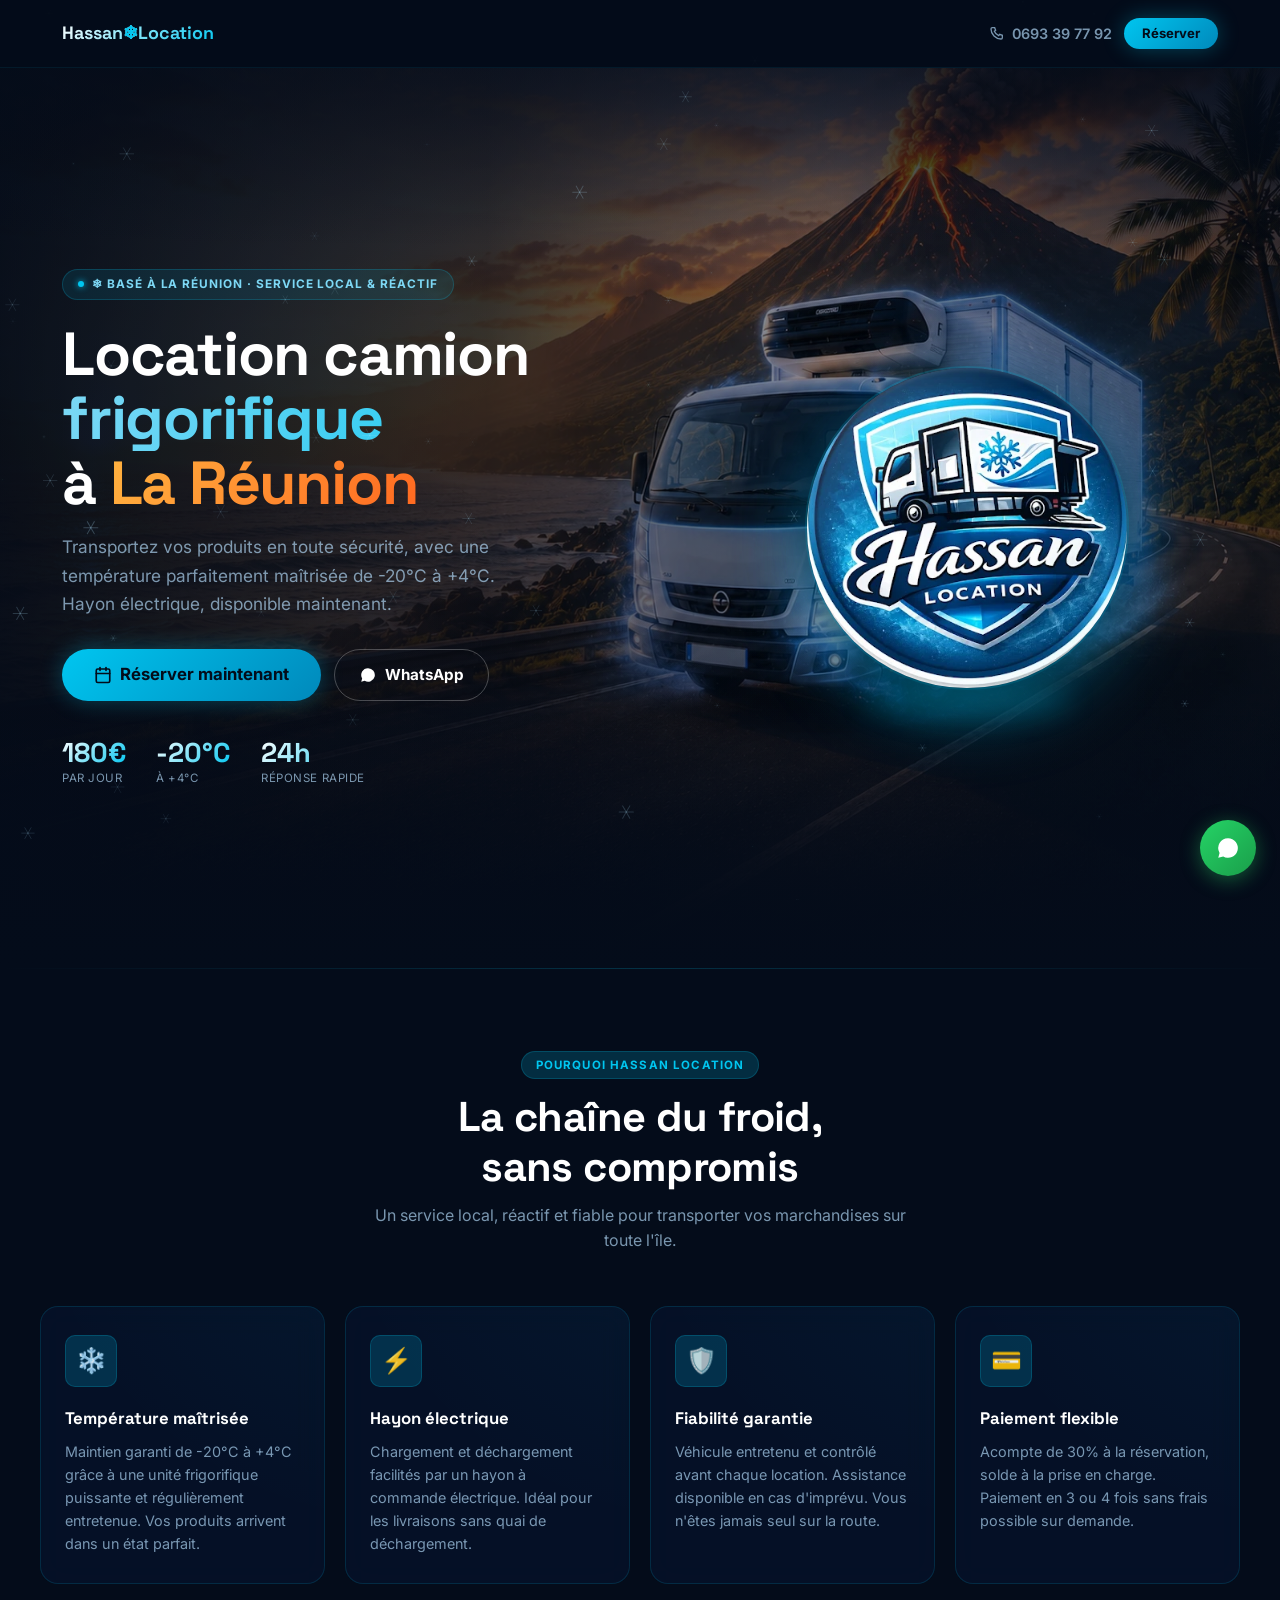
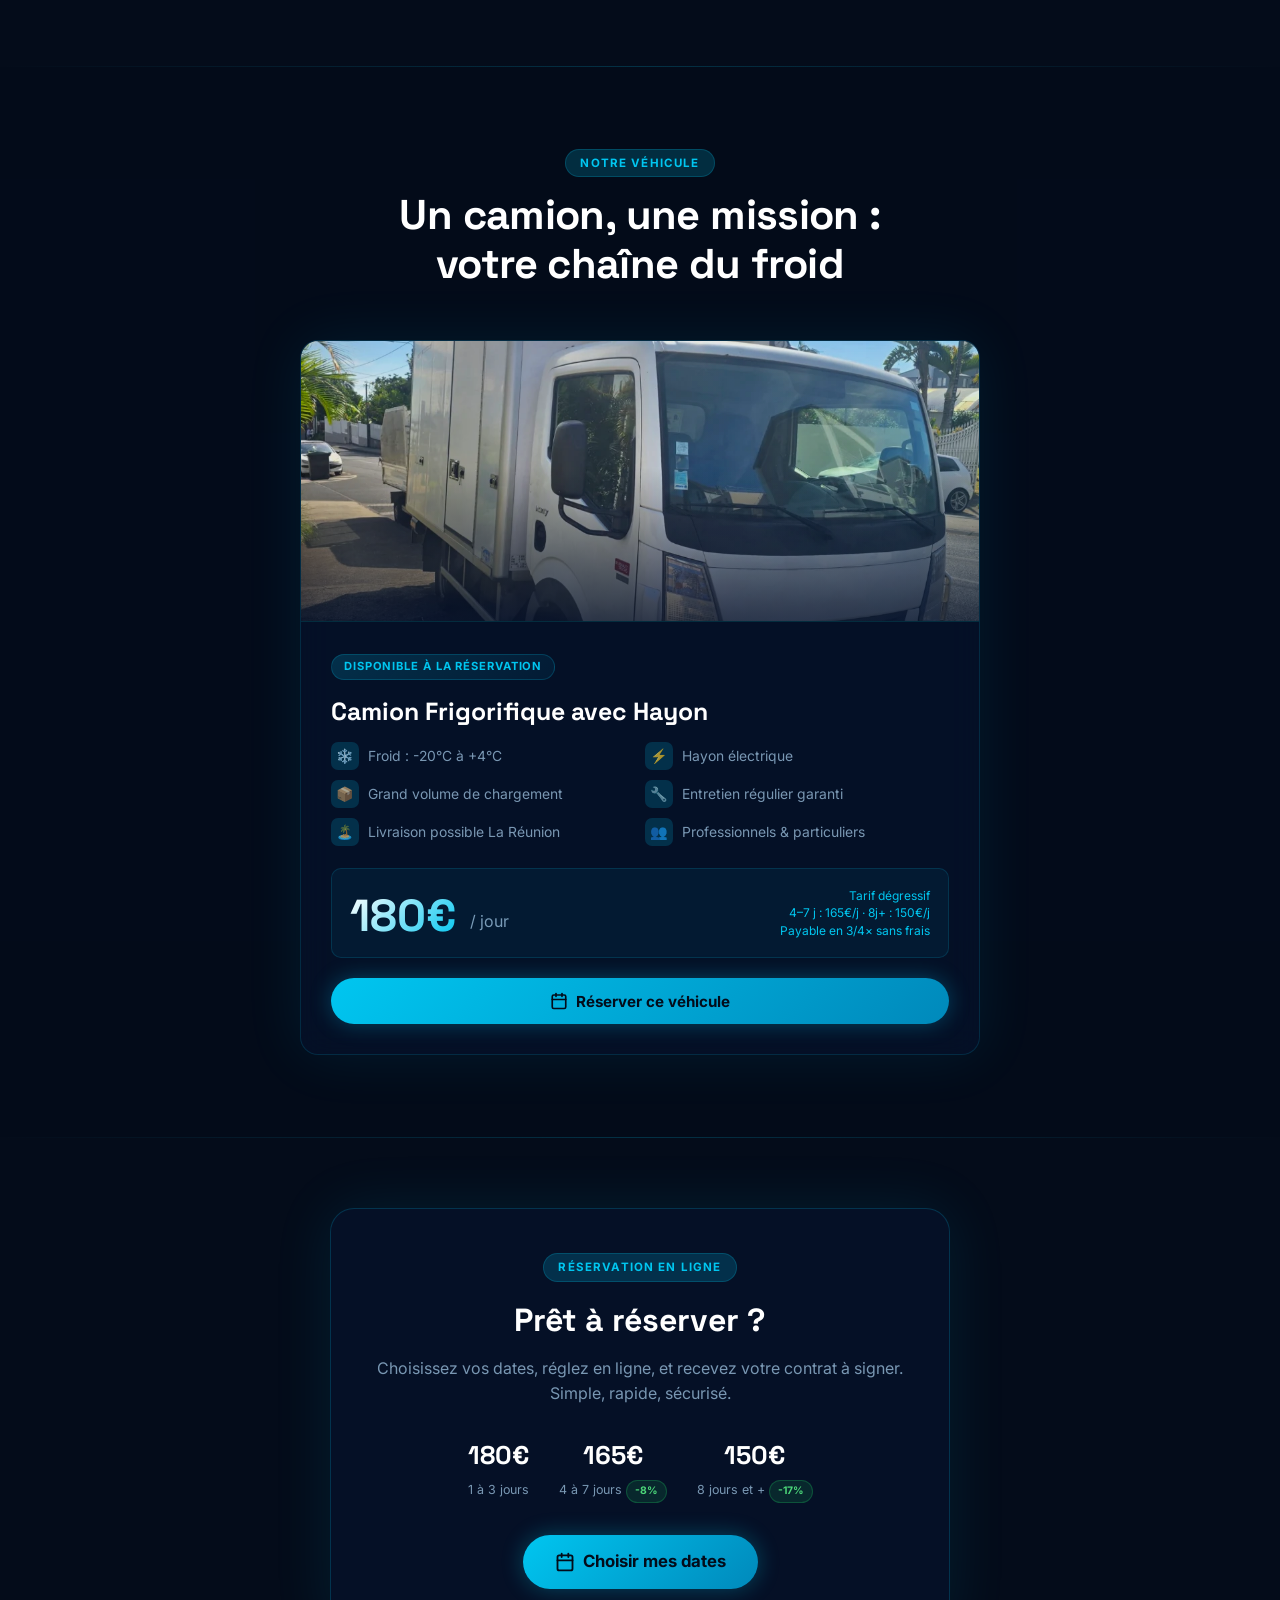
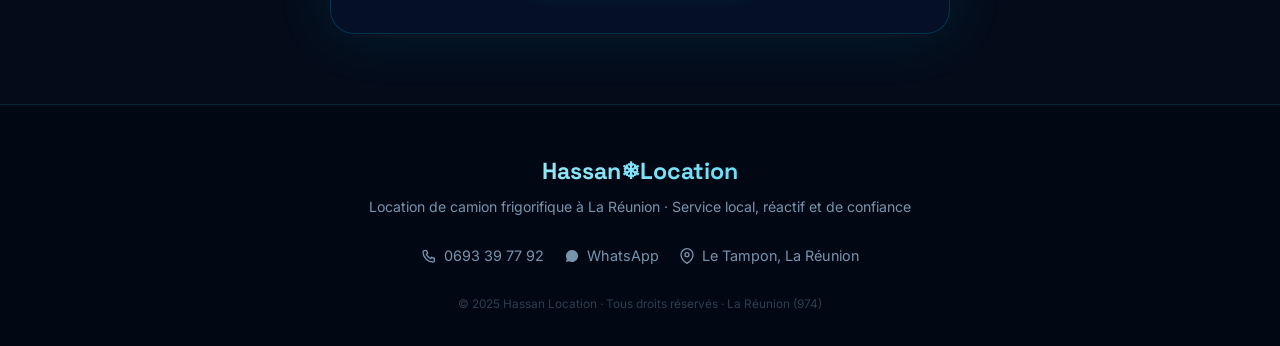
==== commit da9fbedf: "Modif Redirection COntrat depuis lien + Ajustement des °" ====
--- a/hassan-location/index.html
+++ b/hassan-location/index.html
@@ -93,7 +93,7 @@
       </h1>
       <p class="hero__sub">
         Transportez vos produits en toute sécurité, avec une température
-        parfaitement maîtrisée de -18°C à +4°C. Hayon électrique, disponible maintenant.
+        parfaitement maîtrisée de -20°C à +4°C. Hayon électrique, disponible maintenant.
       </p>
       <div class="hero__ctas">
         <button class="btn btn-cold btn-lg" data-open-booking>
@@ -107,7 +107,7 @@
       </div>
       <div class="hero__kpis">
         <div class="hero__kpi"><strong>180€</strong><span>par jour</span></div>
-        <div class="hero__kpi"><strong>-18°C</strong><span>à +4°C</span></div>
+        <div class="hero__kpi"><strong>-20°C</strong><span>à +4°C</span></div>
         <div class="hero__kpi"><strong>24h</strong><span>Réponse rapide</span></div>
       </div>
     </div>
@@ -138,7 +138,7 @@
       <div class="av-card reveal d1">
         <div class="av-card__icon">❄️</div>
         <div class="av-card__name">Température maîtrisée</div>
-        <p class="av-card__text">Maintien garanti de -18°C à +4°C grâce à une unité frigorifique puissante et régulièrement entretenue. Vos produits arrivent dans un état parfait.</p>
+        <p class="av-card__text">Maintien garanti de -20°C à +4°C grâce à une unité frigorifique puissante et régulièrement entretenue. Vos produits arrivent dans un état parfait.</p>
       </div>
       <div class="av-card reveal d2">
         <div class="av-card__icon">⚡</div>
@@ -176,7 +176,7 @@
         <div class="product-tag">Disponible à la réservation</div>
         <div class="product-name">Camion Frigorifique avec Hayon</div>
         <div class="product-specs">
-          <div class="spec"><div class="spec__ic">❄️</div>Froid : -18°C à +4°C</div>
+          <div class="spec"><div class="spec__ic">❄️</div>Froid : -20°C à +4°C</div>
           <div class="spec"><div class="spec__ic">⚡</div>Hayon électrique</div>
           <div class="spec"><div class="spec__ic">📦</div>Grand volume de chargement</div>
           <div class="spec"><div class="spec__ic">🔧</div>Entretien régulier garanti</div>
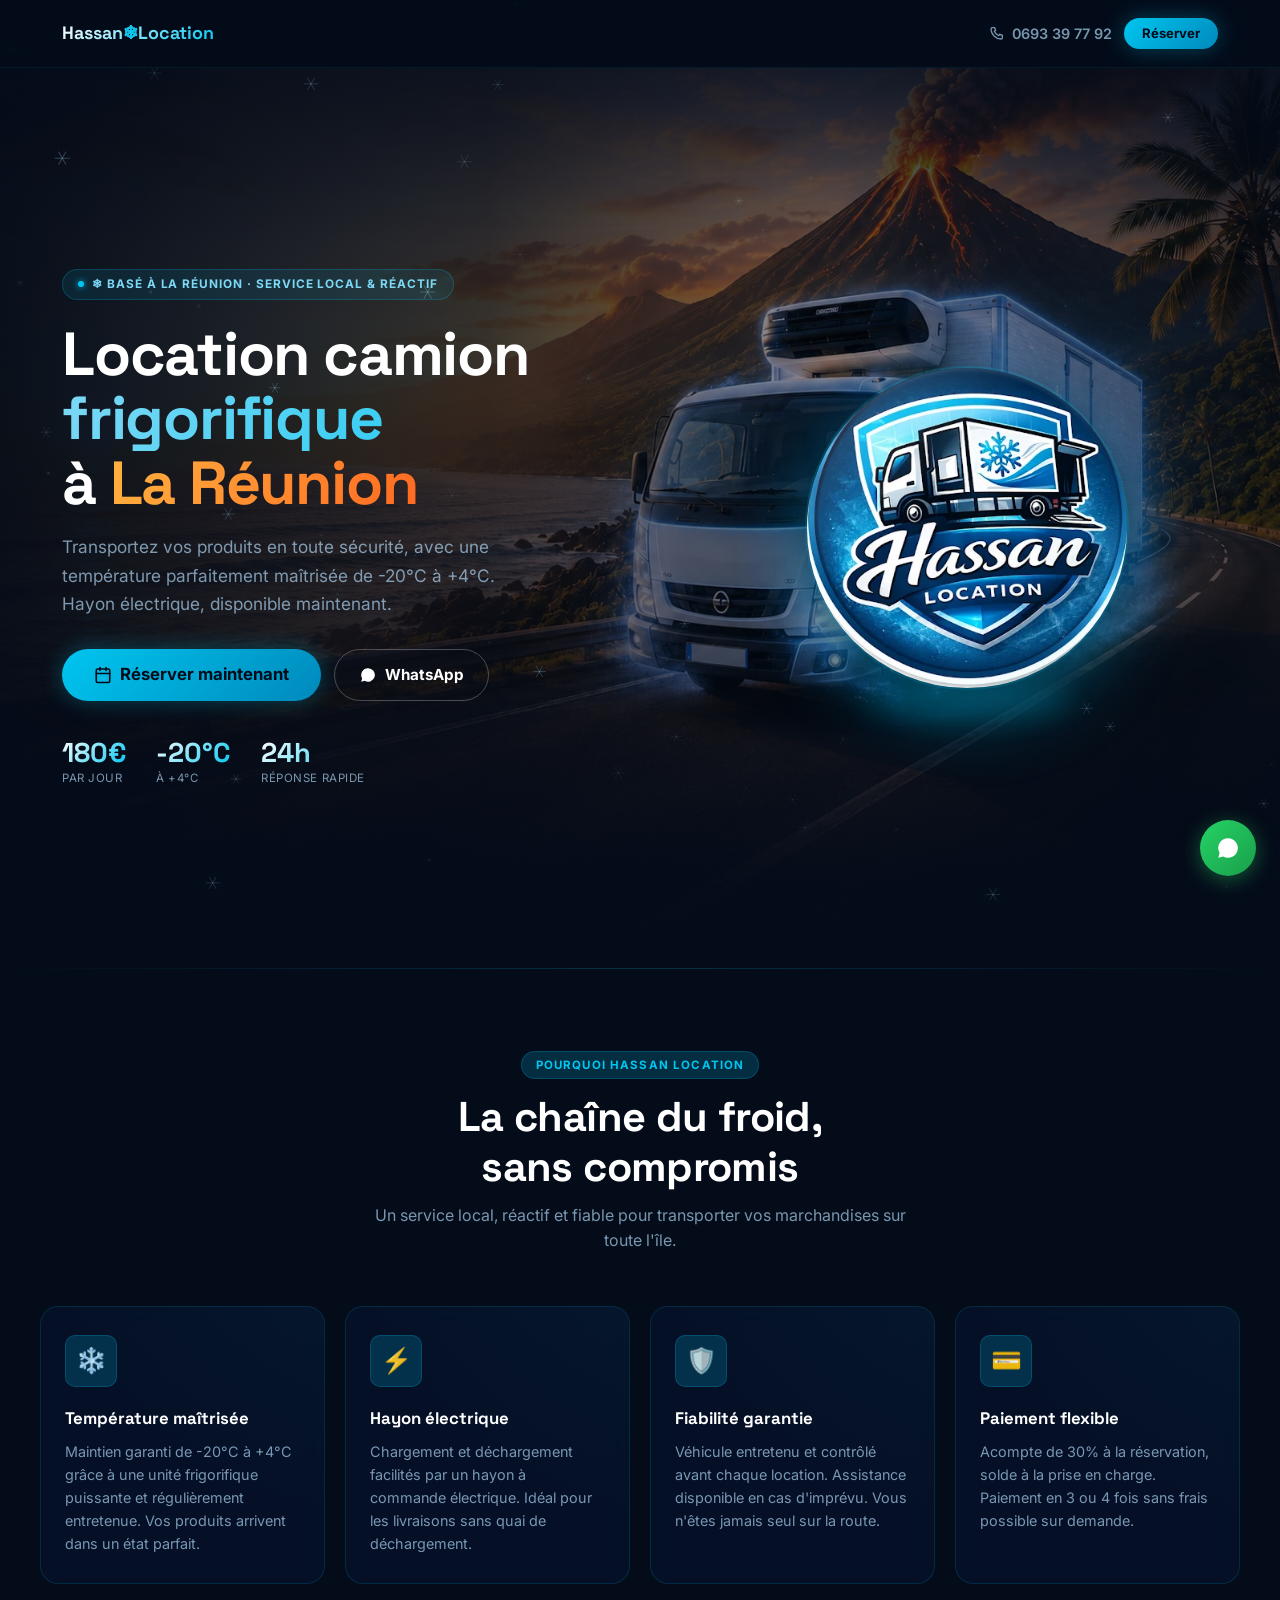
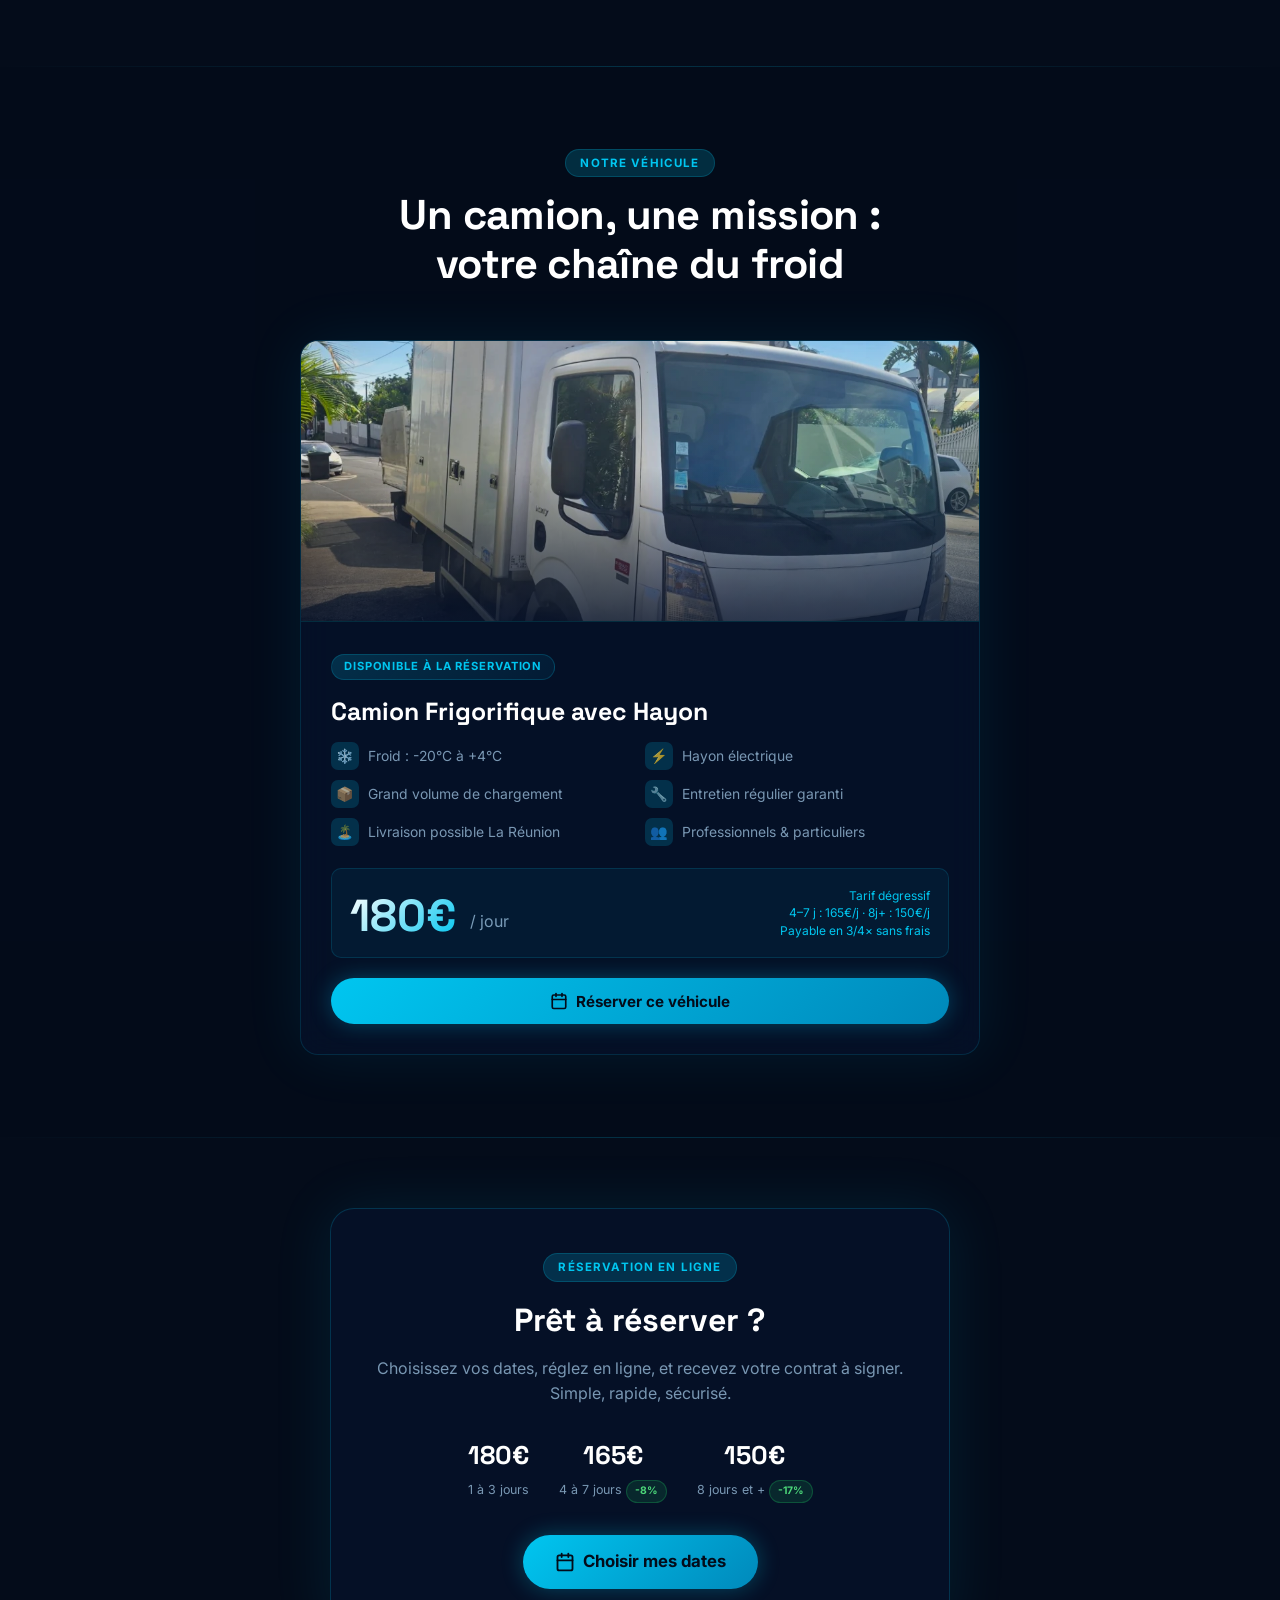
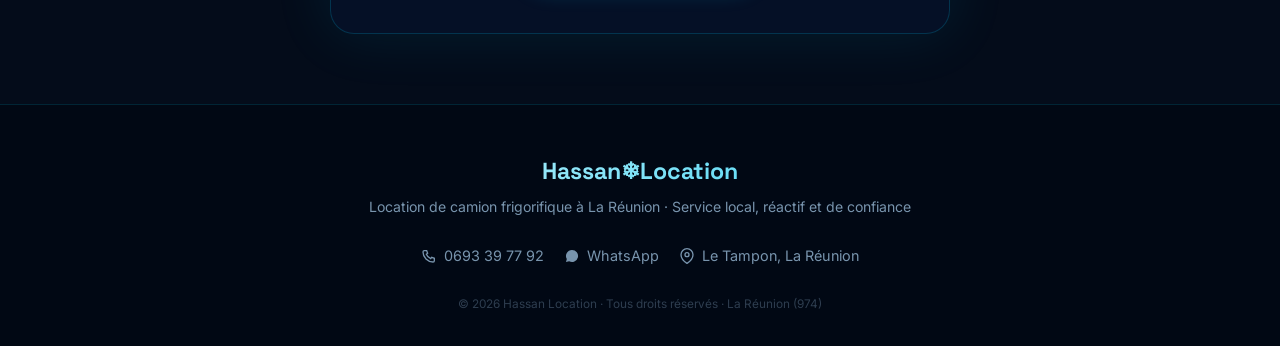
==== commit e250e5c7: "Modif Crédit 2026 au lieu de 2025" ====
--- a/hassan-location/index.html
+++ b/hassan-location/index.html
@@ -250,7 +250,7 @@
       Le Tampon, La Réunion
     </span>
   </div>
-  <div class="footer__copy">© 2025 Hassan Location · Tous droits réservés · La Réunion (974)</div>
+  <div class="footer__copy">© 2026 Hassan Location · Tous droits réservés · La Réunion (974)</div>
 </footer>
 
 <!-- Bouton WhatsApp flottant -->
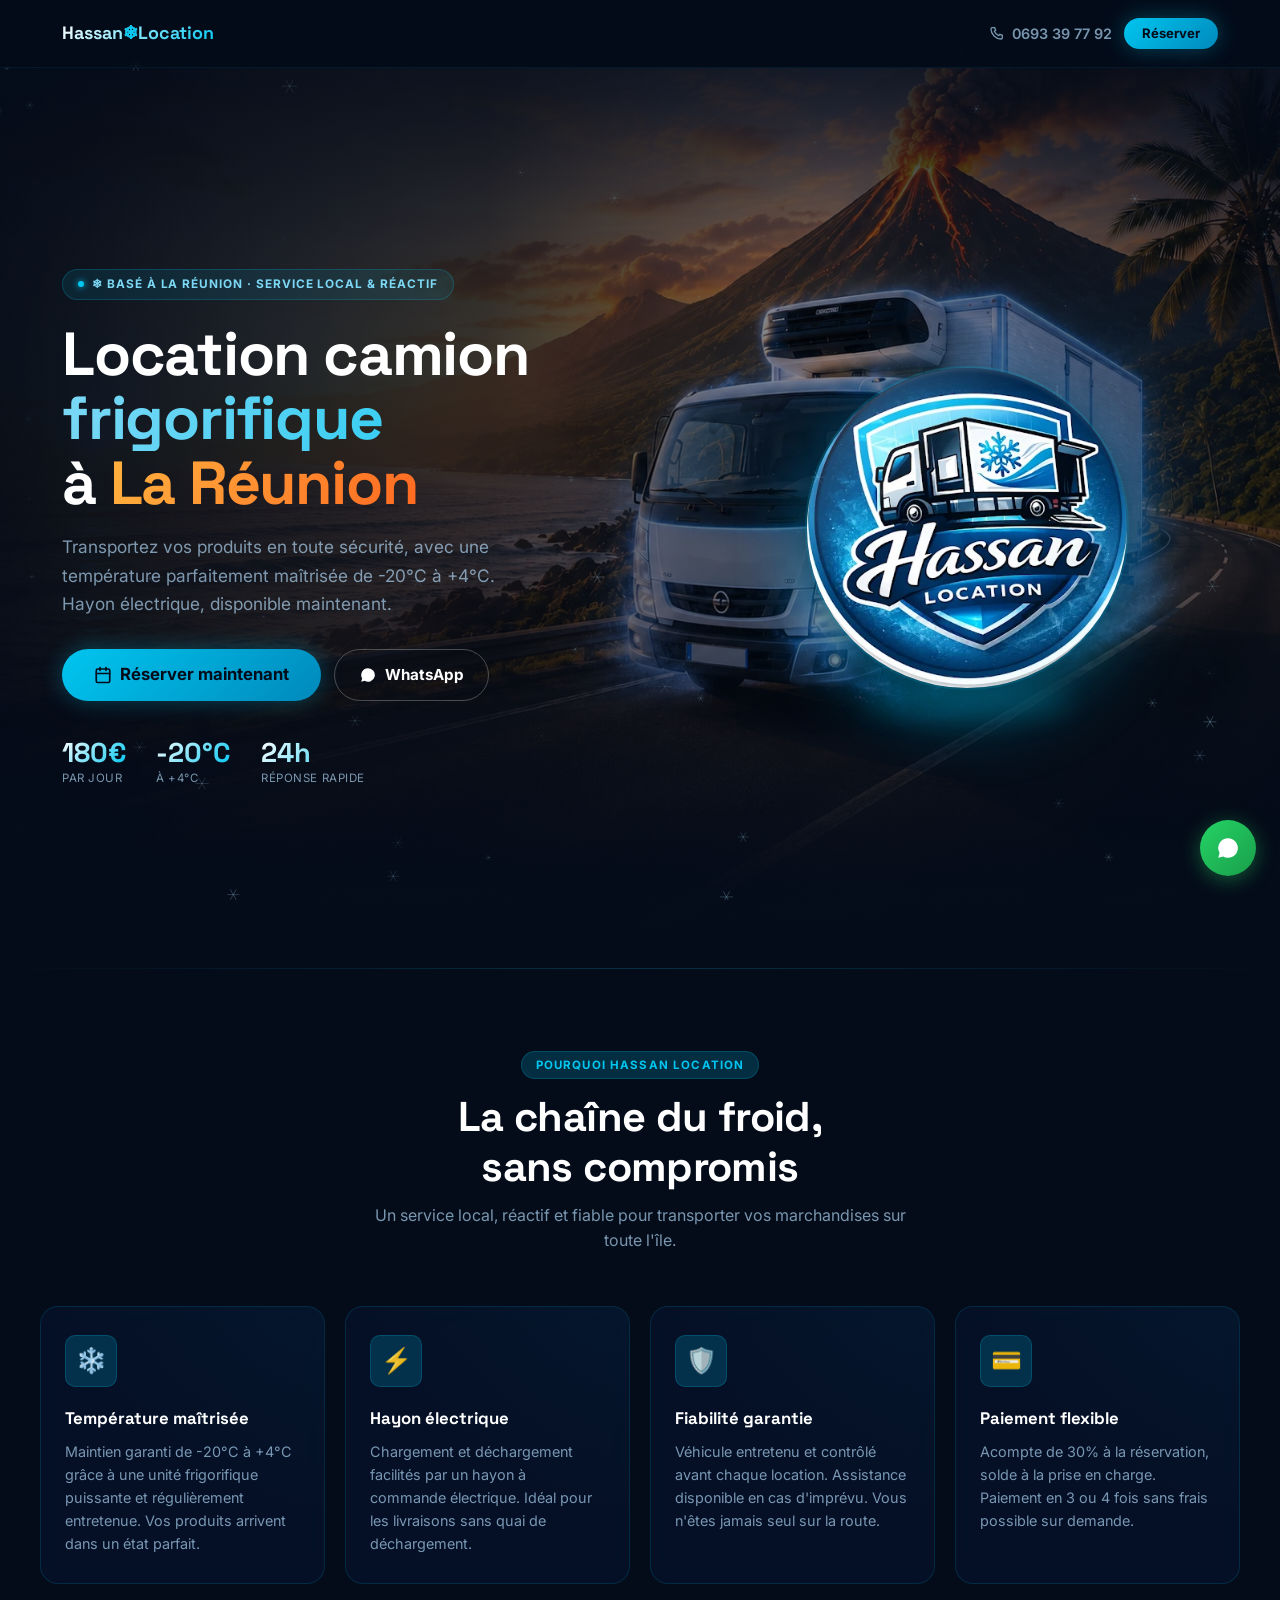
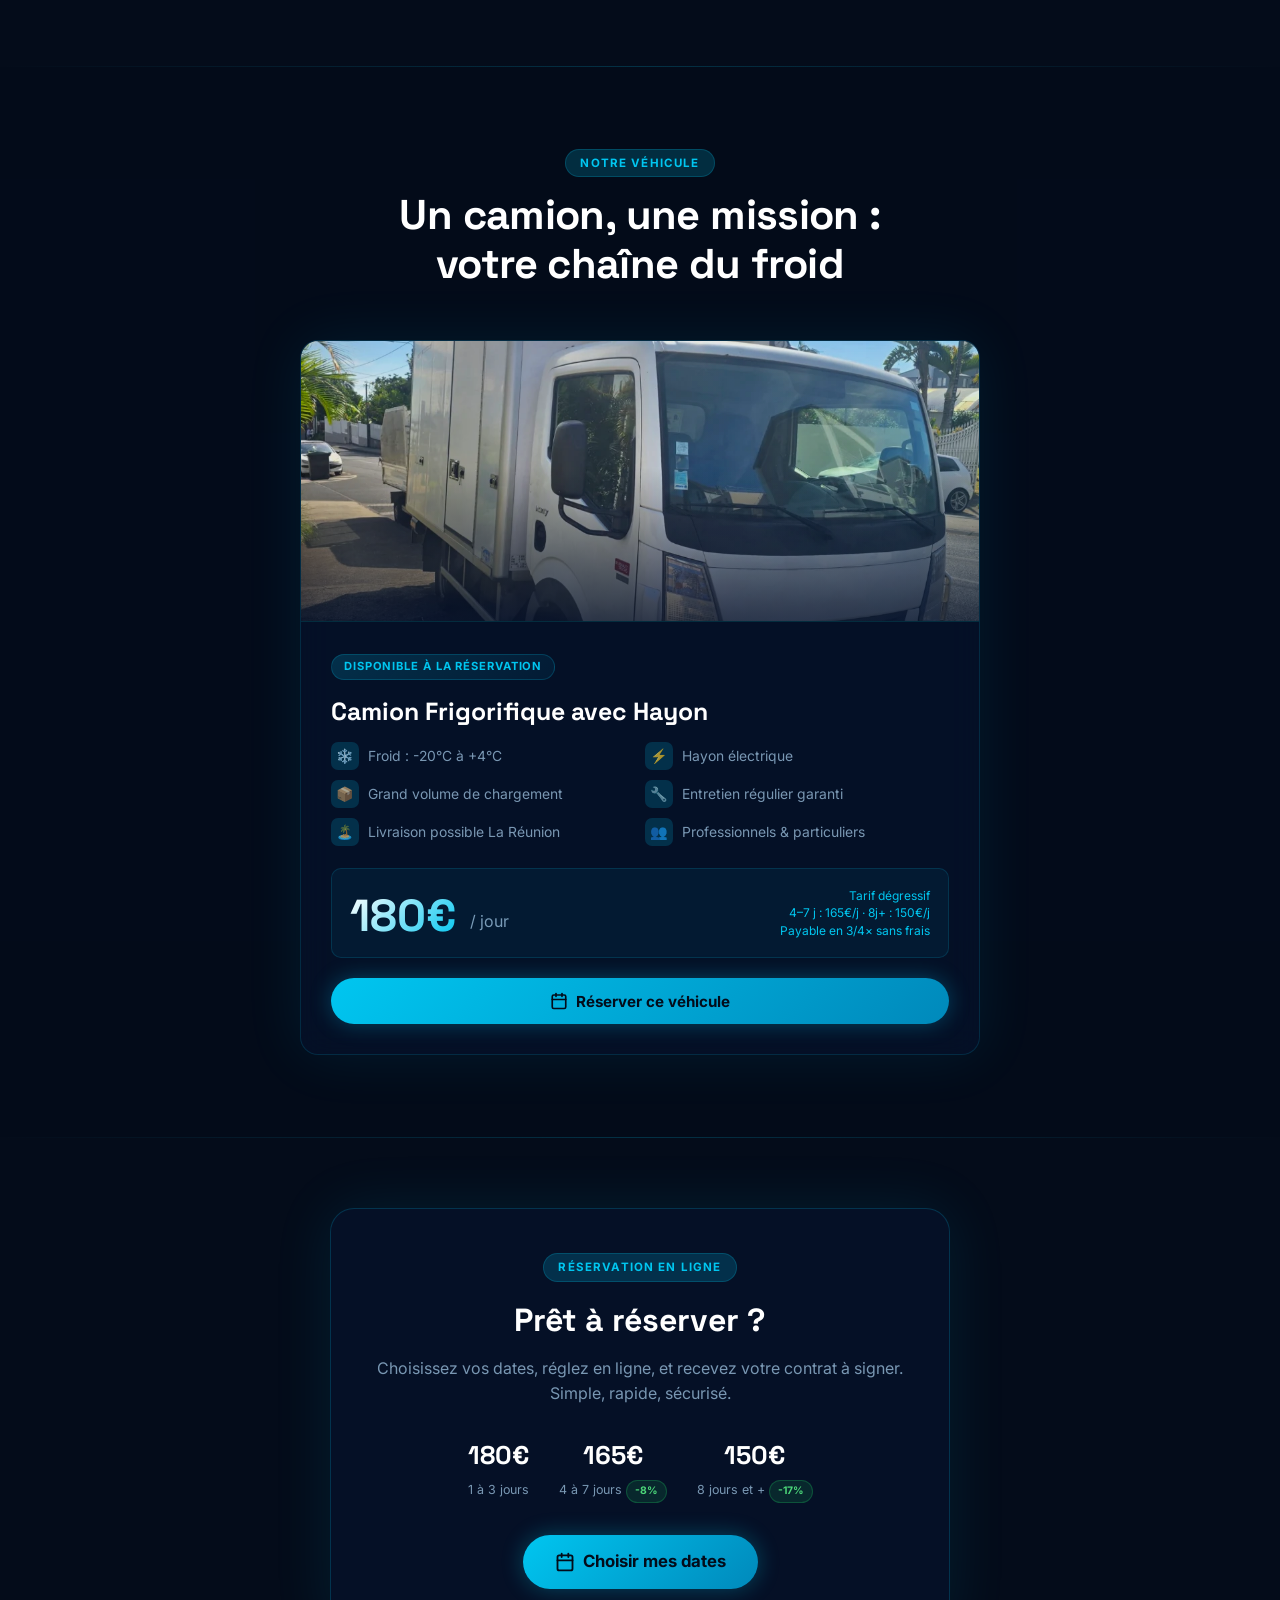
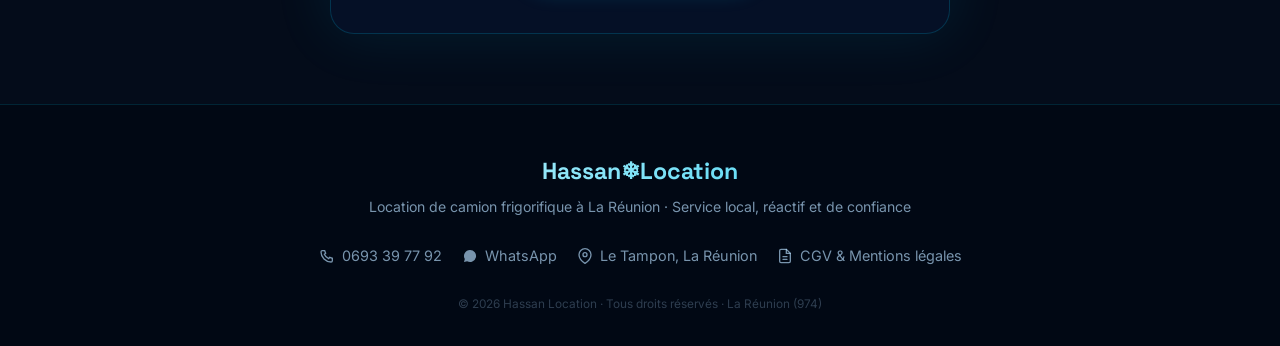
==== commit fee0c165: "Ajout page CGV/mentions légales + case obligatoire avant paiement" ====
--- a/hassan-location/index.html
+++ b/hassan-location/index.html
@@ -249,6 +249,10 @@
       <svg width="16" height="16" viewBox="0 0 24 24" fill="none" stroke="currentColor" stroke-width="2" stroke-linecap="round"><path d="M21 10c0 7-9 13-9 13S3 17 3 10a9 9 0 0 1 18 0z"/><circle cx="12" cy="10" r="3"/></svg>
       Le Tampon, La Réunion
     </span>
+    <a href="cgv.html" class="footer__link">
+      <svg width="16" height="16" viewBox="0 0 24 24" fill="none" stroke="currentColor" stroke-width="2" stroke-linecap="round"><path d="M14 2H6a2 2 0 0 0-2 2v16a2 2 0 0 0 2 2h12a2 2 0 0 0 2-2V8z"/><polyline points="14 2 14 8 20 8"/><line x1="9" y1="13" x2="15" y2="13"/><line x1="9" y1="17" x2="15" y2="17"/></svg>
+      CGV &amp; Mentions légales
+    </a>
   </div>
   <div class="footer__copy">© 2026 Hassan Location · Tous droits réservés · La Réunion (974)</div>
 </footer>
@@ -342,6 +346,17 @@
 
       <div class="pay-recap" id="pay-recap"></div>
 
+      <label class="consent-check" id="consent-check-wrap" for="consent-cgv">
+        <input type="checkbox" id="consent-cgv">
+        <span>
+          J'ai lu et j'accepte les
+          <a href="cgv.html" target="_blank" rel="noopener">Conditions Générales de Vente</a>
+          ainsi que le
+          <a href="contrat.html" target="_blank" rel="noopener">Contrat de Location</a>.
+        </span>
+      </label>
+      <p class="consent-error-msg" id="consent-error-msg">Vous devez accepter les CGV et le Contrat de location pour continuer.</p>
+
       <div style="display:flex;align-items:center;gap:8px;margin-bottom:12px;">
         <svg width="16" height="16" viewBox="0 0 24 24" fill="none" stroke="#4dd87a" stroke-width="2" stroke-linecap="round"><rect x="3" y="11" width="18" height="11" rx="2"/><path d="M7 11V7a5 5 0 0 1 10 0v4"/></svg>
         <span style="font-size:.78rem;color:rgba(185,225,255,.5);">Paiement 100% sécurisé par <strong style="color:#fff;">Stripe</strong></span>
--- a/hassan-location/css/main.css
+++ b/hassan-location/css/main.css
@@ -752,18 +752,68 @@
   border-radius: var(--r-lg); padding: 32px;
   backdrop-filter: blur(14px);
 }
+.contrat-body h2 {
+  font-family: var(--font-head); font-weight: 900; font-size: 1.15rem;
+  color: var(--white); letter-spacing: -.01em;
+  margin: 40px 0 14px; padding-top: 28px; border-top: 1px solid rgba(0,198,240,.12);
+  scroll-margin-top: 90px;
+}
+.contrat-body h2:first-child { margin-top: 0; padding-top: 0; border-top: none; }
 .contrat-body h3 {
   font-family: var(--font-head); font-weight: 700; font-size: .78rem;
   text-transform: uppercase; letter-spacing: .08em; color: var(--cold);
-  margin: 24px 0 8px;
+  margin: 24px 0 8px; scroll-margin-top: 90px;
 }
 .contrat-body h3:first-child { margin-top: 0; }
 .contrat-body p { font-size: .88rem; color: var(--muted); line-height: 1.75; margin-bottom: 8px; }
+.contrat-body ul { padding-left: 20px; margin-bottom: 10px; }
+.contrat-body li { font-size: .88rem; color: var(--muted); line-height: 1.75; margin-bottom: 4px; }
+.contrat-body a { text-underline-offset: 3px; }
 .contrat-body .contrat-info-row {
   display: flex; align-items: flex-start; gap: 10px; margin-bottom: 8px;
 }
 .contrat-body .ci-label { font-size: .8rem; color: var(--cold); font-weight: 600; min-width: 140px; flex-shrink: 0; }
 .contrat-body .ci-val { font-size: .88rem; color: var(--white); }
+
+/* ── 20bis. SOMMAIRE CGV (page cgv.html) ────────────────────────── */
+.cgv-toc {
+  background: var(--bg-card); border: 1px solid var(--border);
+  border-radius: var(--r-lg); padding: 22px 24px; margin-bottom: 28px;
+  backdrop-filter: blur(14px);
+}
+.cgv-toc__title {
+  font-family: var(--font-head); font-weight: 700; font-size: .72rem;
+  text-transform: uppercase; letter-spacing: .1em; color: var(--cold);
+  margin-bottom: 14px;
+}
+.cgv-toc__grid {
+  display: grid; grid-template-columns: repeat(2,1fr); gap: 6px 18px;
+}
+.cgv-toc__link {
+  font-size: .84rem; color: var(--muted); padding: 5px 0;
+  border-bottom: 1px dashed transparent; transition: color .2s, border-color .2s;
+}
+.cgv-toc__link:hover { color: var(--cold); border-color: var(--cold-border); }
+
+/* ── 20ter. CASE À COCHER — ACCEPTATION CGV / CONTRAT ───────────── */
+.consent-check {
+  display: flex; align-items: flex-start; gap: 10px;
+  background: rgba(0,198,240,.05); border: 1px solid var(--border);
+  border-radius: var(--r-sm); padding: 14px 16px; margin-bottom: 14px;
+  cursor: pointer;
+}
+.consent-check input[type="checkbox"] {
+  width: 19px; height: 19px; margin-top: 1px; flex-shrink: 0;
+  accent-color: var(--cold); cursor: pointer;
+}
+.consent-check span { font-size: .82rem; color: var(--muted); line-height: 1.55; }
+.consent-check a { color: var(--cold); text-decoration: underline; text-underline-offset: 2px; }
+.consent-check a:hover { color: var(--cold-lt); }
+.consent-check.error { border-color: rgba(255,60,60,.5); background: rgba(255,60,60,.06); }
+.consent-error-msg {
+  display: none; color: #ff6060; font-size: .8rem; margin: -6px 0 14px;
+}
+.consent-error-msg.visible { display: block; }
 
 /* ── 21. RESPONSIVE ─────────────────────────────────────────────── */
 @media (max-width: 900px) {
@@ -792,6 +842,8 @@
   .bk-modal { padding: 28px 18px; margin-top: 0; }
   .contrat-actions { flex-direction: column; }
   .contrat-page { padding: 20px 16px 60px; }
+  .cgv-toc__grid { grid-template-columns: 1fr; }
+  .cgv-toc { padding: 18px 18px; }
   .confirm-card { padding: 36px 22px; }
   .wa-fab { bottom: 16px; right: 16px; }
 }
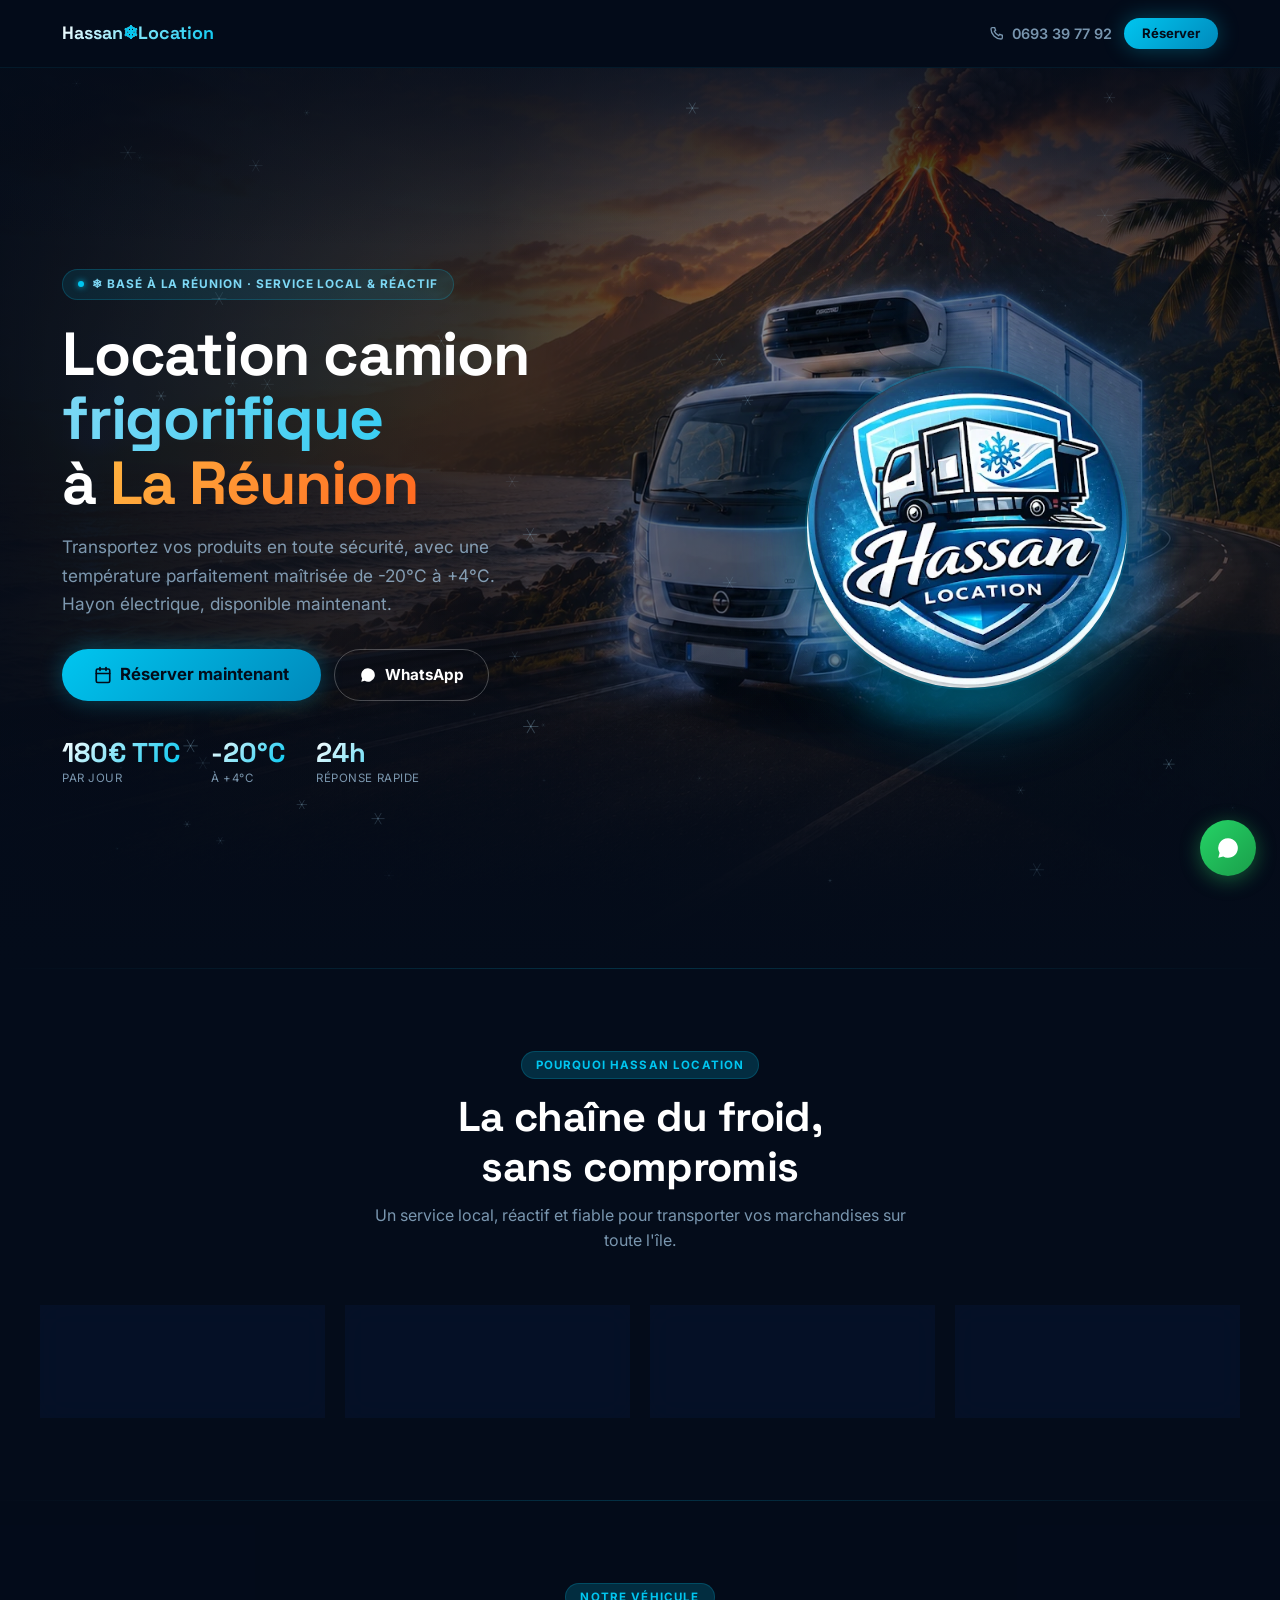
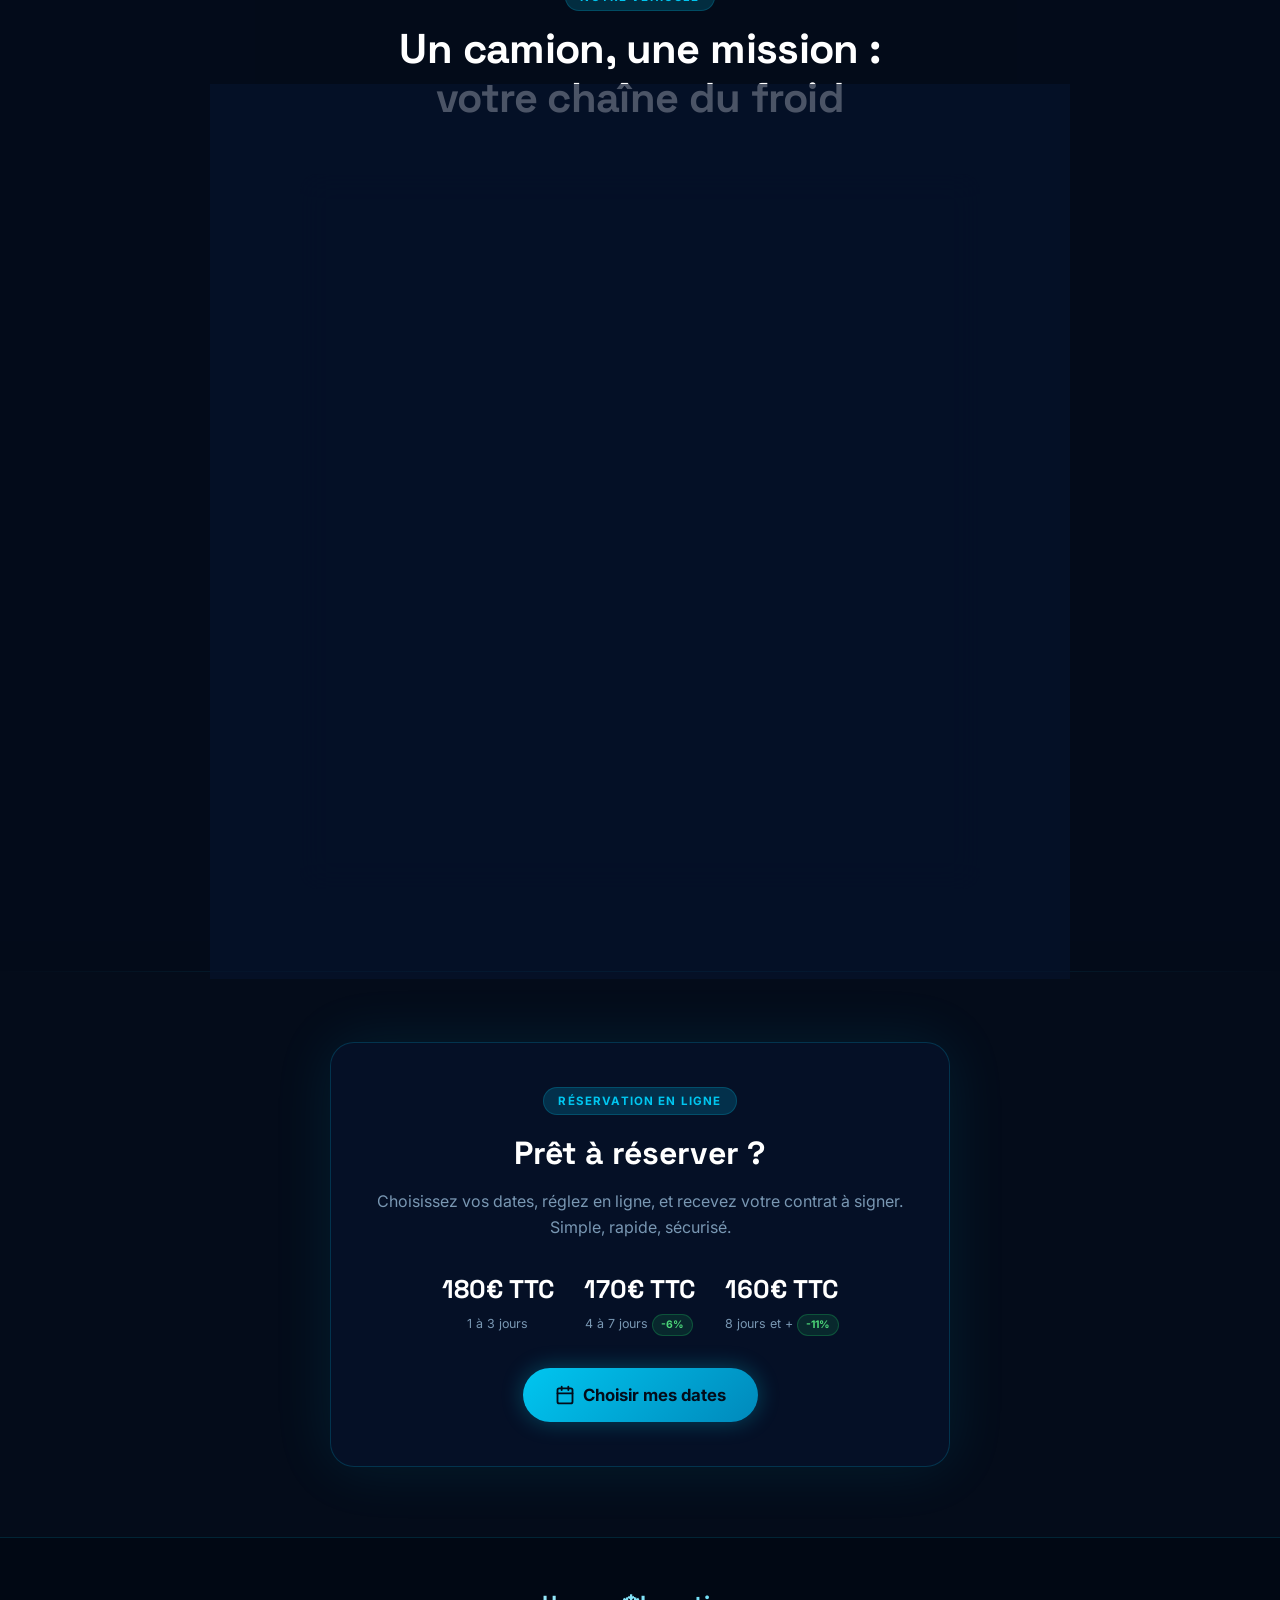
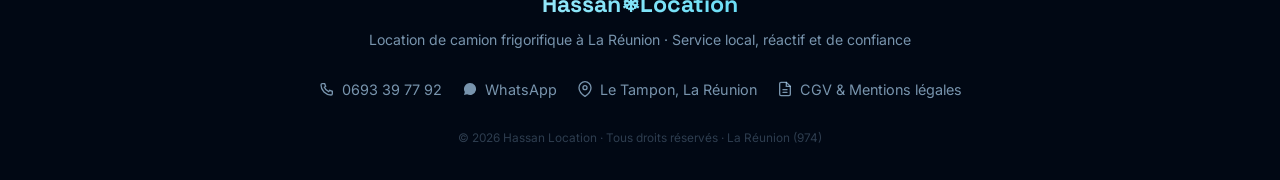
==== commit 4ae44e22: "Fusion hassan-location1 + hassan-location2 : TTC, nouveaux tarifs, heure de prise en charge, CGV/con" ====
--- a/hassan-location/index.html
+++ b/hassan-location/index.html
@@ -3,7 +3,7 @@
 <head>
 <meta charset="UTF-8">
 <meta name="viewport" content="width=device-width, initial-scale=1.0">
-<meta name="description" content="Hassan Location – Location camion frigorifique à La Réunion. 180€/jour. Hayon électrique. Température maîtrisée. Réservation en ligne.">
+<meta name="description" content="Hassan Location – Location camion frigorifique à La Réunion. 180€ TTC/jour. Hayon électrique. Température maîtrisée. Réservation en ligne.">
 <title>Hassan Location · Camion Frigorifique – La Réunion</title>
 <link rel="preconnect" href="https://fonts.googleapis.com">
 <link rel="preconnect" href="https://fonts.gstatic.com" crossorigin>
@@ -46,6 +46,42 @@
 .hero__bg-photo {
   background-image:    url('assets/images/hero.webp');
   background-position: center 22%;
+}
+
+/* ── Accordéon av-card ─────────────────────────────── */
+.av-card { cursor: pointer; }
+.av-card__header {
+  display: flex; align-items: center; gap: 14px;
+}
+.av-card__header .av-card__icon { margin-bottom: 0; flex-shrink: 0; }
+.av-card__header .av-card__name { margin-bottom: 0; flex: 1; }
+.av-card__chevron {
+  color: var(--cold); font-size: .85rem; flex-shrink: 0;
+  transition: transform .32s ease;
+  margin-left: auto;
+}
+.av-card.is-open .av-card__chevron { transform: rotate(180deg); }
+.av-card__text {
+  max-height: 0; overflow: hidden; opacity: 0; margin: 0;
+  transition: max-height .35s ease, opacity .3s ease, margin .3s ease;
+}
+.av-card.is-open .av-card__text {
+  max-height: 200px; opacity: 1; margin-top: 14px;
+}
+.av-card:hover { border-color: rgba(0,198,240,.45); }
+
+/* ── Hero : image complète sur mobile portrait ─────── */
+@media (max-width: 640px) and (orientation: portrait) {
+  .hero__bg-photo {
+    background-size: 100% auto;
+    background-position: center top;
+  }
+}
+@media (max-width: 640px) and (orientation: landscape) {
+  .hero__bg-photo {
+    background-size: cover;
+    background-position: center 30%;
+  }
 }
 </style>
 </head>
@@ -106,7 +142,7 @@
         </a>
       </div>
       <div class="hero__kpis">
-        <div class="hero__kpi"><strong>180€</strong><span>par jour</span></div>
+        <div class="hero__kpi"><strong>180€ TTC</strong><span>par jour</span></div>
         <div class="hero__kpi"><strong>-20°C</strong><span>à +4°C</span></div>
         <div class="hero__kpi"><strong>24h</strong><span>Réponse rapide</span></div>
       </div>
@@ -136,23 +172,35 @@
     </div>
     <div class="av-grid">
       <div class="av-card reveal d1">
-        <div class="av-card__icon">❄️</div>
-        <div class="av-card__name">Température maîtrisée</div>
+        <div class="av-card__header">
+          <div class="av-card__icon">❄️</div>
+          <div class="av-card__name">Température maîtrisée</div>
+          <span class="av-card__chevron">&#9660;</span>
+        </div>
         <p class="av-card__text">Maintien garanti de -20°C à +4°C grâce à une unité frigorifique puissante et régulièrement entretenue. Vos produits arrivent dans un état parfait.</p>
       </div>
       <div class="av-card reveal d2">
-        <div class="av-card__icon">⚡</div>
-        <div class="av-card__name">Hayon électrique</div>
+        <div class="av-card__header">
+          <div class="av-card__icon">⚡</div>
+          <div class="av-card__name">Hayon électrique</div>
+          <span class="av-card__chevron">&#9660;</span>
+        </div>
         <p class="av-card__text">Chargement et déchargement facilités par un hayon à commande électrique. Idéal pour les livraisons sans quai de déchargement.</p>
       </div>
       <div class="av-card reveal d3">
-        <div class="av-card__icon">🛡️</div>
-        <div class="av-card__name">Fiabilité garantie</div>
+        <div class="av-card__header">
+          <div class="av-card__icon">🛡️</div>
+          <div class="av-card__name">Fiabilité garantie</div>
+          <span class="av-card__chevron">&#9660;</span>
+        </div>
         <p class="av-card__text">Véhicule entretenu et contrôlé avant chaque location. Assistance disponible en cas d'imprévu. Vous n'êtes jamais seul sur la route.</p>
       </div>
       <div class="av-card reveal d4">
-        <div class="av-card__icon">💳</div>
-        <div class="av-card__name">Paiement flexible</div>
+        <div class="av-card__header">
+          <div class="av-card__icon">💳</div>
+          <div class="av-card__name">Paiement flexible</div>
+          <span class="av-card__chevron">&#9660;</span>
+        </div>
         <p class="av-card__text">Acompte de 30% à la réservation, solde à la prise en charge. Paiement en 3 ou 4 fois sans frais possible sur demande.</p>
       </div>
     </div>
@@ -184,11 +232,11 @@
           <div class="spec"><div class="spec__ic">👥</div>Professionnels &amp; particuliers</div>
         </div>
         <div class="product-price-row">
-          <div class="price-big">180€</div>
+          <div class="price-big">180€ TTC</div>
           <div class="price-unit">/ jour</div>
           <div class="price-note">
             Tarif dégressif<br>
-            4–7 j : 165€/j · 8j+ : 150€/j<br>
+            4–7 j : 170€ TTC/j · 8j+ : 160€ TTC/j<br>
             Payable en 3/4× sans frais
           </div>
         </div>
@@ -211,18 +259,18 @@
     <p class="cta-booking__sub">Choisissez vos dates, réglez en ligne, et recevez votre contrat à signer. Simple, rapide, sécurisé.</p>
     <div class="cta-booking__prices">
       <div class="cta-price">
-        <strong>180€</strong>
+        <strong>180€ TTC</strong>
         <span>1 à 3 jours</span>
       </div>
       <div class="cta-price">
-        <strong>165€</strong>
+        <strong>170€ TTC</strong>
         <span>4 à 7 jours</span>
-        <span class="badge-green">-8%</span>
+        <span class="badge-green">-6%</span>
       </div>
       <div class="cta-price">
-        <strong>150€</strong>
+        <strong>160€ TTC</strong>
         <span>8 jours et +</span>
-        <span class="badge-green">-17%</span>
+        <span class="badge-green">-11%</span>
       </div>
     </div>
     <button class="btn btn-cold btn-lg" data-open-booking>
@@ -319,6 +367,29 @@
             <span class="val" id="cs-total">—</span>
           </div>
         </div>
+
+        <!-- Heure de prise en charge -->
+        <div class="pickup-time-card" id="pickup-time-card">
+          <label for="pickup-time-select" class="pickup-time-card__label">Heure de prise en charge souhaitée</label>
+          <select id="pickup-time-select" class="pickup-time-card__select">
+            <option value="06:00">06h00</option>
+            <option value="07:00">07h00</option>
+            <option value="08:00">08h00</option>
+            <option value="09:00" selected>09h00</option>
+            <option value="10:00">10h00</option>
+            <option value="11:00">11h00</option>
+            <option value="12:00">12h00</option>
+            <option value="13:00">13h00</option>
+            <option value="14:00">14h00</option>
+            <option value="15:00">15h00</option>
+            <option value="16:00">16h00</option>
+          </select>
+          <p class="pickup-time-card__note">
+            Restitution prévue à la <strong>même heure</strong> le <span id="pickup-time-return-date">—</span>.
+            Merci d'arriver de préférence <strong>en avance</strong> au rendez-vous : le temps de compléter le contrat
+            sur place peut légèrement décaler l'heure exacte de départ, sans jamais changer la durée totale de votre location.
+          </p>
+        </div>
       </div>
 
       <button class="btn btn-cold btn-full" id="bk-btn-next-1" disabled>
@@ -389,5 +460,17 @@
 <script src="js/config.js"></script>
 <script src="js/booking.js"></script>
 <script src="js/main.js"></script>
+<script>
+/* Accordéon cartes avantages */
+document.querySelectorAll('.av-card').forEach(function(card) {
+  card.addEventListener('click', function() {
+    var wasOpen = card.classList.contains('is-open');
+    document.querySelectorAll('.av-card').forEach(function(c) {
+      c.classList.remove('is-open');
+    });
+    if (!wasOpen) card.classList.add('is-open');
+  });
+});
+</script>
 </body>
 </html>
--- a/hassan-location/css/main.css
+++ b/hassan-location/css/main.css
@@ -570,6 +570,27 @@
   background: linear-gradient(135deg,#fff,var(--cold));
   -webkit-background-clip: text; -webkit-text-fill-color: transparent; background-clip: text;
 }
+/* Sélecteur d'heure de prise en charge */
+.pickup-time-card {
+  background: rgba(0,198,240,.06); border: 1px solid var(--border);
+  border-radius: var(--r-sm); padding: 16px 18px; margin-top: 16px; margin-bottom: 24px;
+  display: none;
+}
+.pickup-time-card.visible { display: block; }
+.pickup-time-card__label {
+  display: block; font-size: .82rem; font-weight: 600; color: var(--white); margin-bottom: 10px;
+}
+.pickup-time-card__select {
+  width: 100%; background: rgba(4,12,26,.6); border: 1px solid var(--cold-border);
+  border-radius: var(--r-sm); color: var(--white); font-family: var(--font-body);
+  font-size: .95rem; font-weight: 600; padding: 11px 14px; margin-bottom: 10px;
+  appearance: none;
+  background-image: url("data:image/svg+xml;utf8,<svg xmlns='http://www.w3.org/2000/svg' viewBox='0 0 24 24' fill='none' stroke='%2300c6f0' stroke-width='2.2' stroke-linecap='round'><polyline points='6 9 12 15 18 9'/></svg>");
+  background-repeat: no-repeat; background-position: right 12px center; background-size: 16px;
+  cursor: pointer;
+}
+.pickup-time-card__select:focus { outline: none; border-color: var(--cold); }
+.pickup-time-card__note { font-size: .78rem; color: var(--muted); line-height: 1.6; }
 .badge-discount {
   background: rgba(34,211,102,.12); border: 1px solid rgba(34,211,102,.25);
   color: #4dd87a; font-size: .68rem; font-weight: 700;
@@ -708,6 +729,18 @@
   font-size: .68rem; font-weight: 700; flex-shrink: 0;
 }
 .confirm-step span { color: var(--white); }
+
+.confirm-essentials {
+  background: rgba(255,179,64,.06); border: 1px solid rgba(255,179,64,.22);
+  border-radius: var(--r-sm); padding: 16px 18px; text-align: left;
+}
+.confirm-essentials__title {
+  font-family: var(--font-head); font-weight: 700; font-size: .85rem;
+  color: var(--orange); margin-bottom: 10px;
+}
+.confirm-essentials ul { padding-left: 20px; margin-bottom: 10px; }
+.confirm-essentials li { font-size: .82rem; color: var(--muted); line-height: 1.7; }
+.confirm-essentials li strong { color: var(--white); }
 
 /* ── 20. PAGE CONTRAT ───────────────────────────────────────────── */
 .contrat-page {
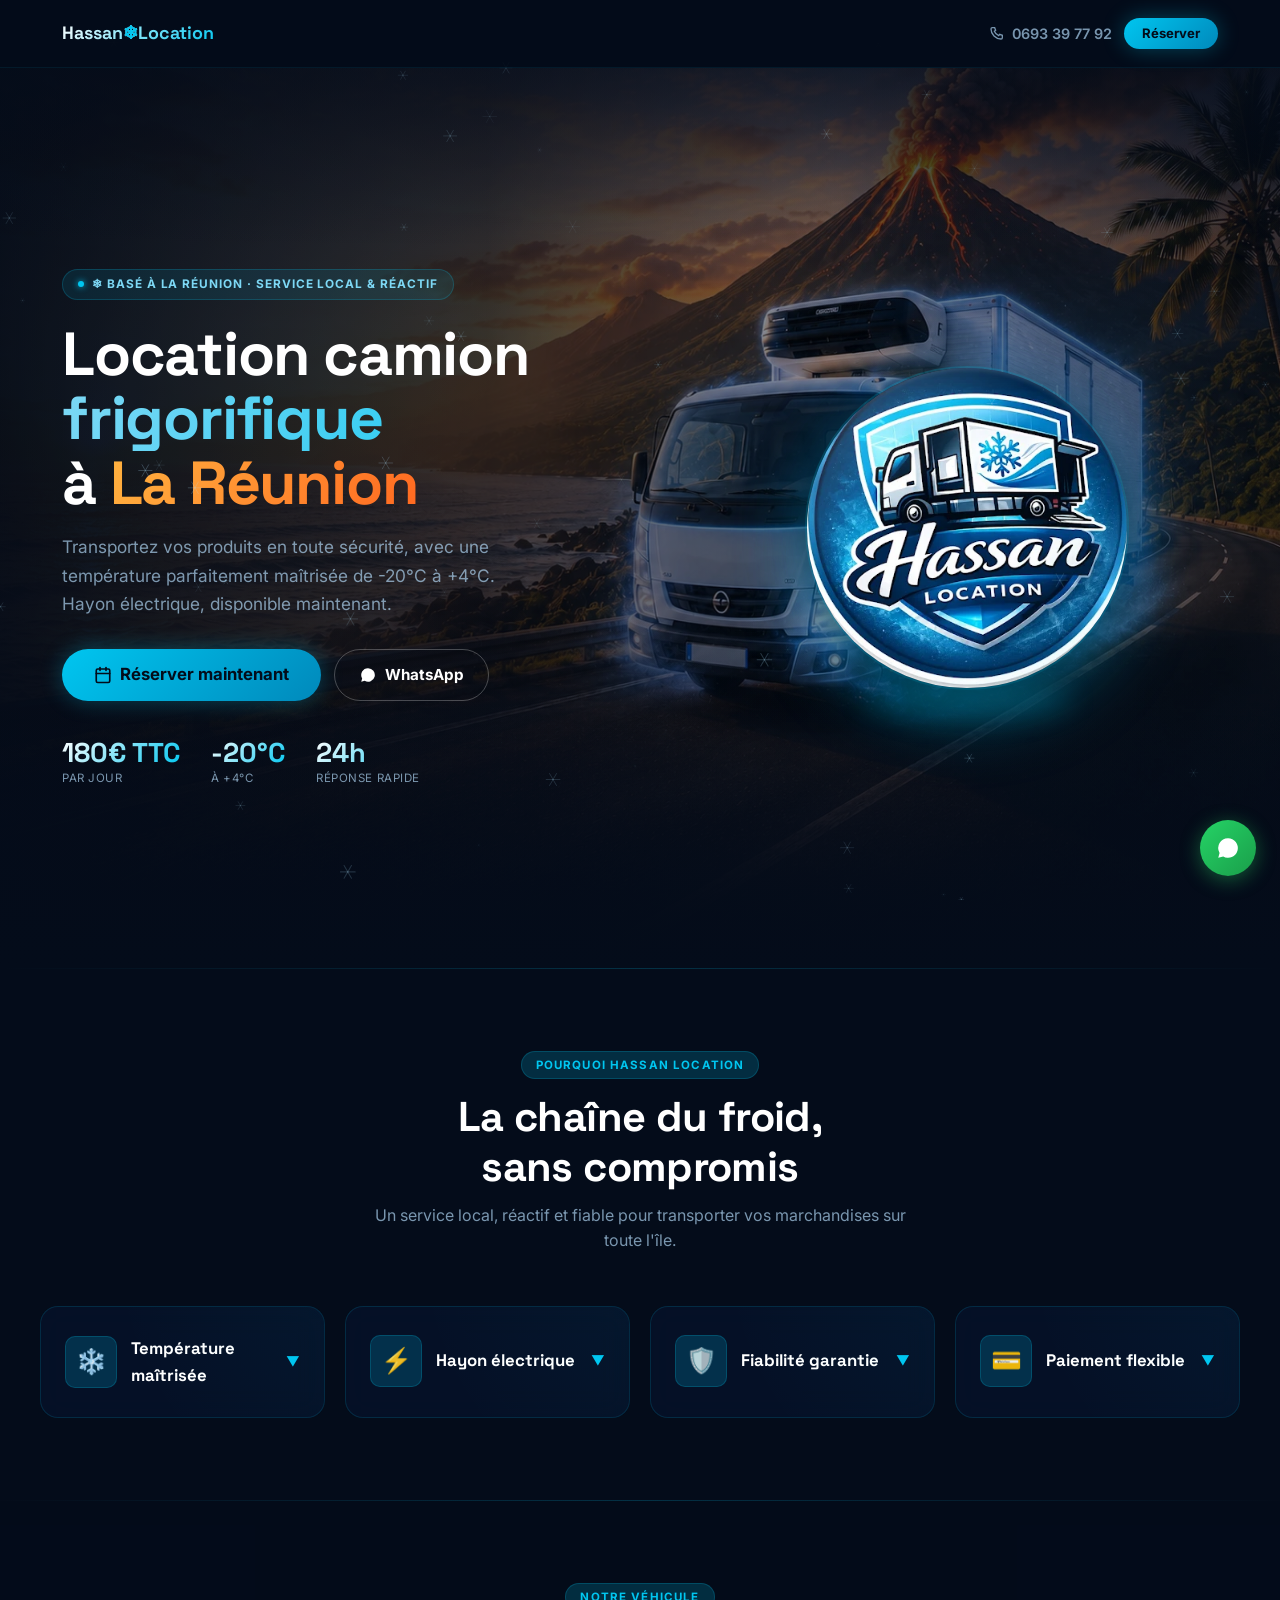
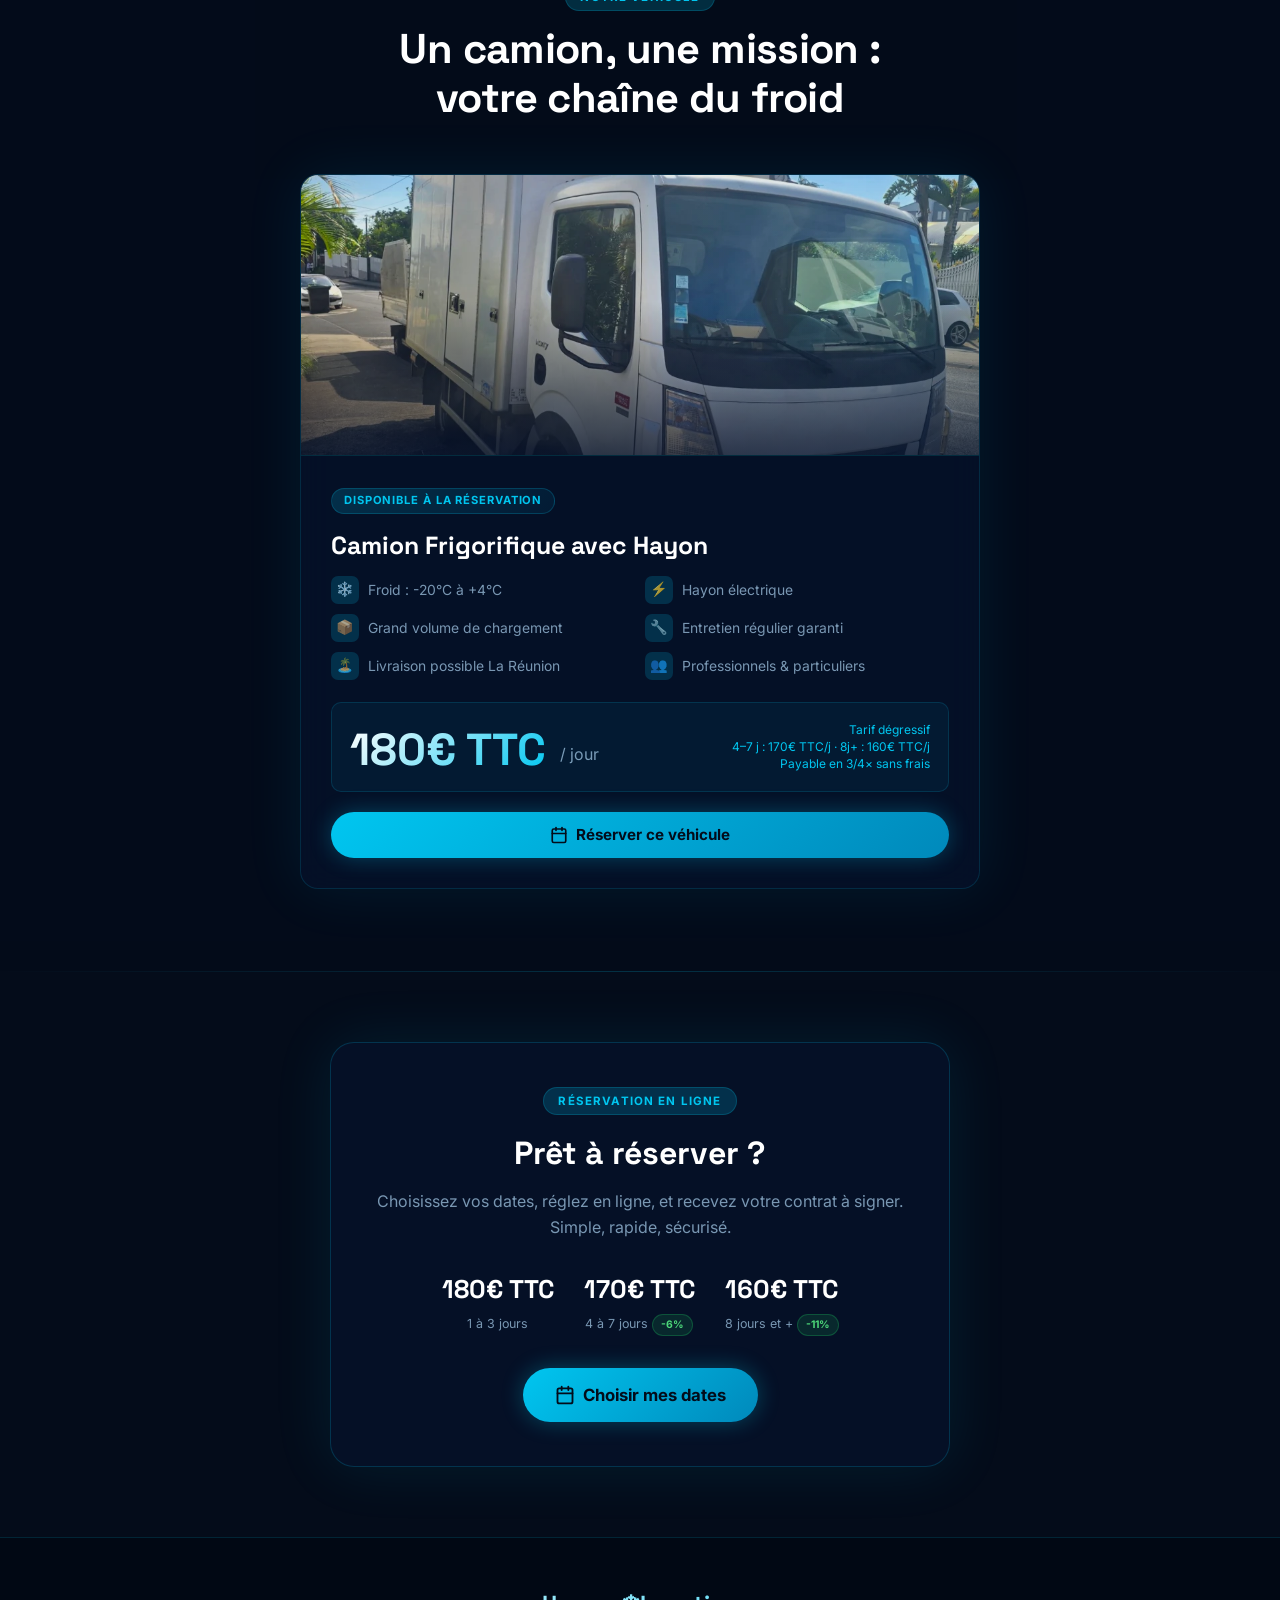
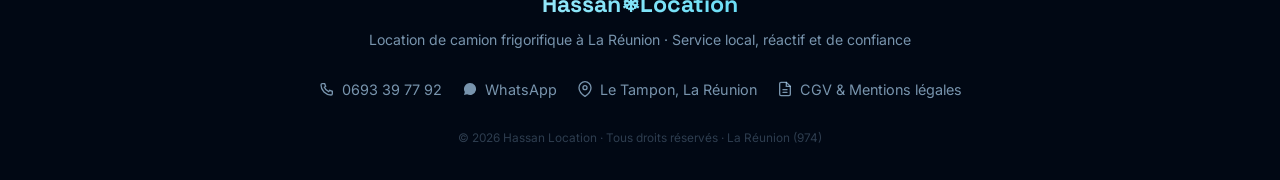
==== commit e5772857: "Problème résa stripe bloquée résolu + CSS Adaptative pour tel" ====
--- a/hassan-location/index.html
+++ b/hassan-location/index.html
@@ -386,7 +386,7 @@
           </select>
           <p class="pickup-time-card__note">
             Restitution prévue à la <strong>même heure</strong> le <span id="pickup-time-return-date">—</span>.
-            Merci d'arriver de préférence <strong>en avance</strong> au rendez-vous : le temps de compléter le contrat
+            Merci d'arriver <strong>10 à 15 minutes en avance</strong> au rendez-vous : le temps de compléter le contrat
             sur place peut légèrement décaler l'heure exacte de départ, sans jamais changer la durée totale de votre location.
           </p>
         </div>
--- a/hassan-location/css/main.css
+++ b/hassan-location/css/main.css
@@ -878,6 +878,10 @@
   .cgv-toc__grid { grid-template-columns: 1fr; }
   .cgv-toc { padding: 18px 18px; }
   .confirm-card { padding: 36px 22px; }
+  .confirm-card .btn { white-space: normal; text-align: center; line-height: 1.35; }
+  .confirm-step { align-items: flex-start; }
+  .confirm-step .cs-num { margin-top: 1px; }
+  .confirm-essentials { padding: 14px 16px; }
   .wa-fab { bottom: 16px; right: 16px; }
 }
 @media (prefers-reduced-motion: reduce) {
